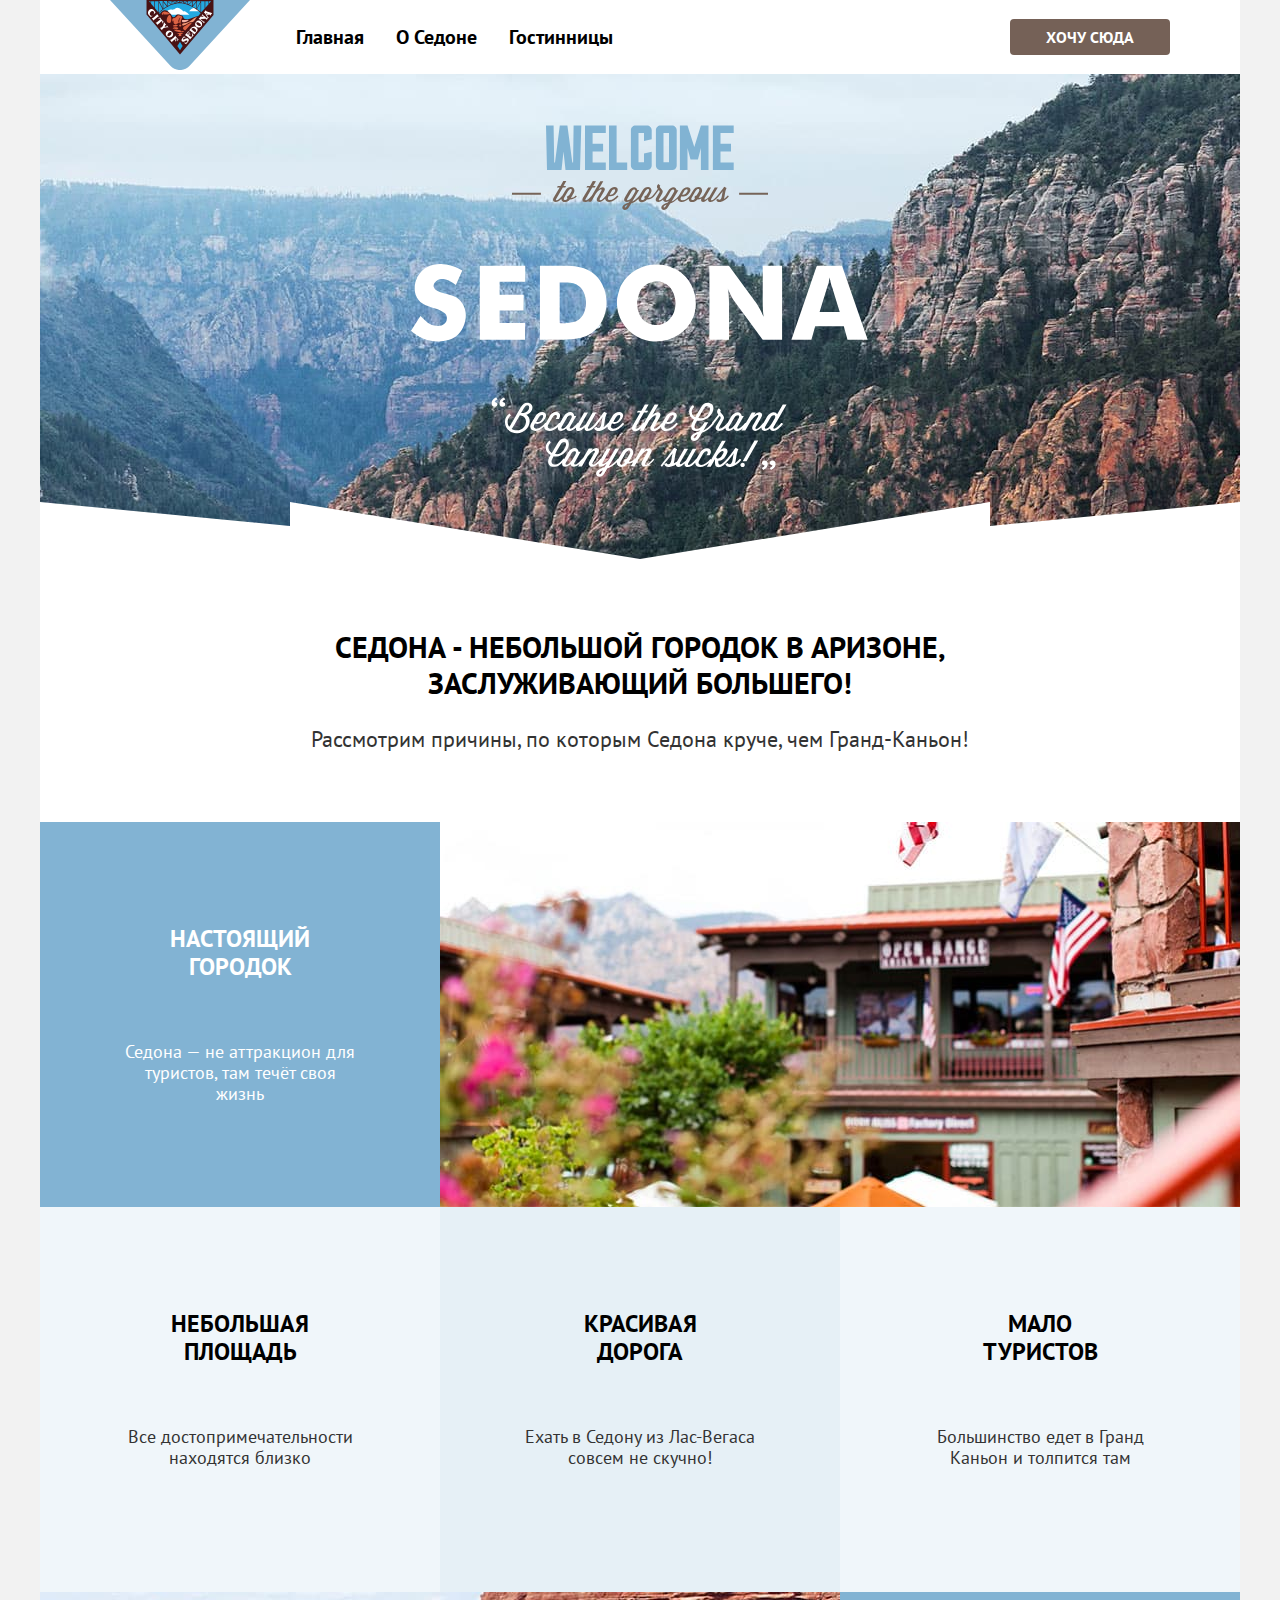
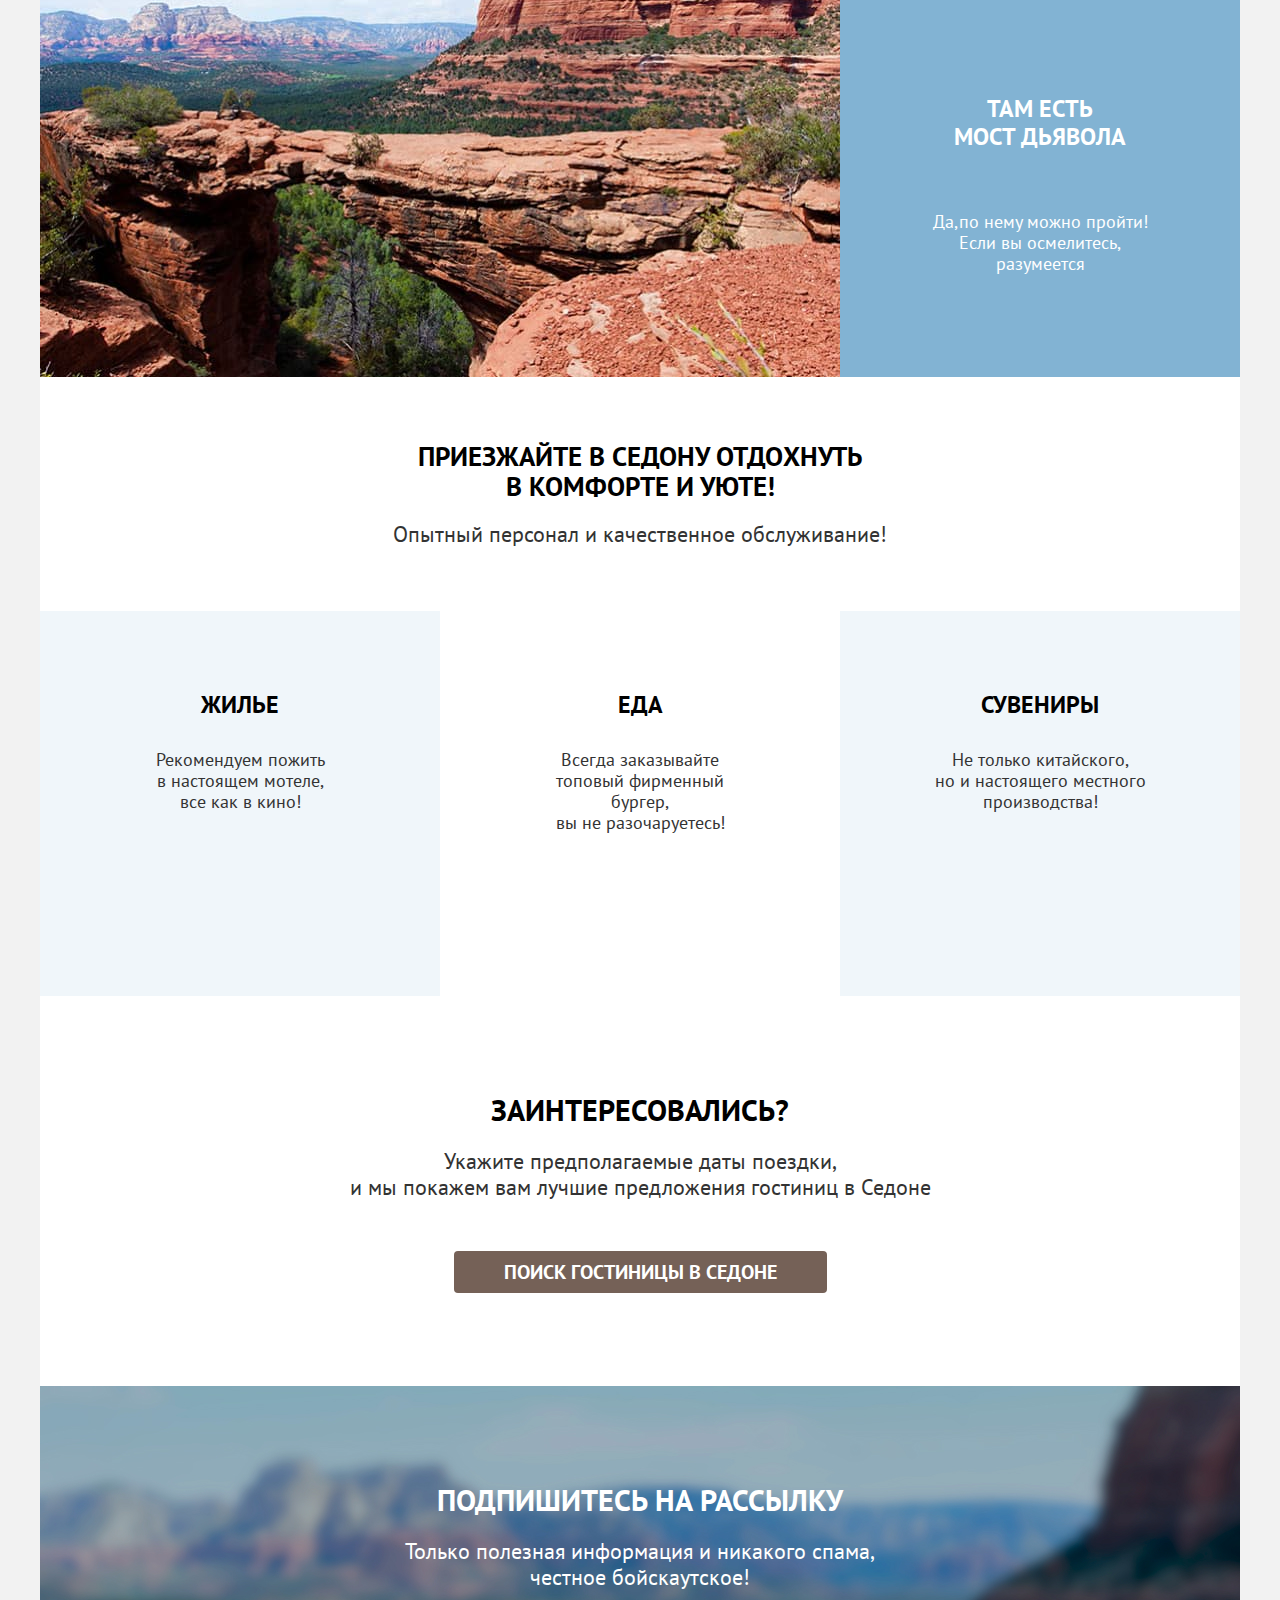
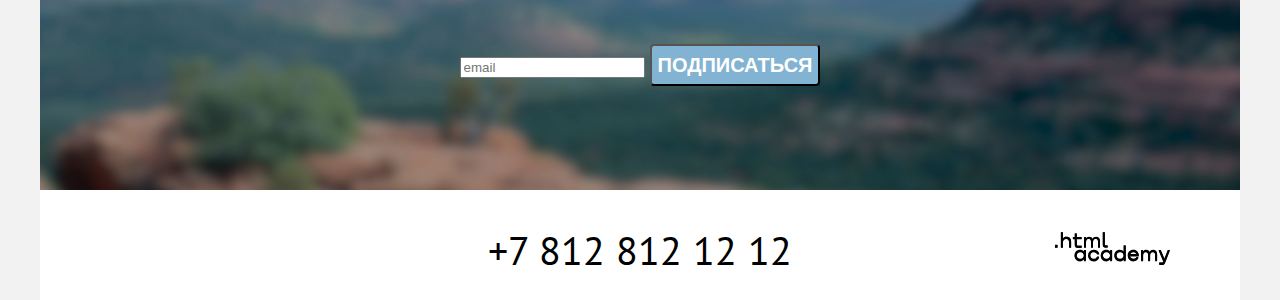
==== index.html @ e56b75ba "сетка каталога,карточек товара и футера" ====
<!DOCTYPE html>
<html lang="ru">
  <head>
    <meta charset="utf-8">
    <meta name="viewport" content="width=device-width">
    <title>HTML Academy: Седона</title>
    <link rel="icon" type="images/svg+xml" href="images/favicon.svg">
    <link rel="stylesheet" href="styles/styles.css">
  </head>
  <body>
    <div class="page-container content">
        <header class="page-header">
          <nav class="navigation">
            <a class="navigation-logo"  href="index.html" aria-current="page">
              <img src="images/logo.svg" width="140" height="70" alt="логотип">
            </a>
            <ul class="navigation-list">
              <li class="navigation-item">
                <a class="navigation-link" href="index.html" aria-current="page">Главная</a>
              </li>
              <li class="navigation-item">
                <a class="navigation-link" href="#">О Седоне</a>
              </li>
              <li class="navigation-item">
                <a class="navigation-link" href="catalog.html">Гостинницы</a>
              </li>
            </ul>
            <div class="navigation-actions">
              <ul class="navigation-list navigation-user">
              <li class="navigation-user-item">
                <a class="navigation-link" href="#">
                  <span class="visually-hidden">
                    Поиск
                  </span>
                </a>
              </li>
              <li class="navigation-user-item">
                <a class="navigation-link" href="#">
                  <span class="visually-hidden">
                    Избранное
                  </span>
                </a>
              </li>
            </ul>
              <a class="button button-all header-button" href="#">Хочу сюда</a>
            </div>
            </nav>
            <div class="hero-screen">
              <h1 class="visually-hidden">Sedona</h1>
              <img class="hero-image" src="images/welcome.svg" width="458" height="352" alt="Welcome to the Sedona because the Grand Canyon sucks">
            </div>
        </header>
        <main class="main-container main-index">
          <section class="advantages">
            <header class="advantages-causes">
              <h2 class="title-causes">Седона - небольшой городок в Аризоне,<br> заслуживающий большего!</h2>
              <p class="causes">Рассмотрим причины, по которым Седона круче, чем Гранд-Каньон!</p>
            </header>
            <ul class="advantages-list">
              <li class="advantages-item">
                <div class="advantages-item-page">
                  <div class="advantages-page">
                    <h3 class="advantages-title-item title-item">настоящий<br> городок</h3>
                    <p class="advantages-description-item">Седона — не аттракцион для<br> туристов, там течёт своя<br> жизнь</p>
                  </div>
                  <img src="images/photo-1.jpg" width="800" height="385" alt="фотография города">
                </div>
            <ul class="advantages-list-nested">
              <li class="advantages-nested">
                <h3 class="advantages-title-nested title-item">Небольшая<br> площадь</h3>
                <p class="advantages-description-nested">Все достопримечательности <br>находятся близко </p>
              </li>
              <li class="advantages-nested">
                <h3 class="advantages-title-nested title-item">Красивая<br> дорога</h3>
                <p class="advantages-description-nested">Ехать в Седону из Лас-Вегаса<br> совсем не скучно!</p>
              </li>
              <li class="advantages-nested">
                <h3 class="advantages-title-nested title-item">Мало <br>туристов</h3>
                <p class="advantages-description-nested">Большинство едет в Гранд <br>Каньон и толпится там</p>
              </li>
            </ul>
              </li>
              <li class="advantages-item">
                <div class="advantages-item-page">
                  <img src="images/photo-2.jpg" width="800" height="385" alt="фотография каньона">
                  <div class="advantages-page">
                    <h3 class="advantages-title-item title-item">Там есть<br> мост дьявола</h3>
                    <p class="advantages-description-item">Да,по нему можно пройти!<br>Если вы осмелитесь,<br>разумеется</p>
                  </div>
                </div>
              </li>
            </ul>
          </section>
          <section>
            <header class="tagline-page">
              <h2 class="title-tagline">Приезжайте в Седону отдохнуть<br> в комфорте и уюте!</h2>
              <p class="tagline">Опытный персонал и качественное обслуживание!</p>
            </header>
            <ul class="offers">
              <li class="offers-item">
                  <h3 class="offers-title title-item">Жилье</h3>
                  <p class="offers-description">Рекомендуем пожить<br> в настоящем мотеле,<br>все как в кино!</p>
              </li>
              <li class="offers-item">
                  <h3 class="offers-title title-item">Еда</h3>
                  <p class="offers-description">Всегда заказывайте<br> топовый фирменный бургер,<br>вы не разочаруетесь!</p>
              </li>
              <li class="offers-item">
                  <h3 class="offers-title title-item">Сувениры</h3>
                  <p class="offers-description">Не только китайского,<br>но и настоящего местного<br> производства!</p>
              </li>
            </ul>
          </section>
        </main>
          <div class="search">
            <h2 class="search-title" >Заинтересовались?</h2>
            <p class="search-description">Укажите предполагаемые даты поездки,<br>и мы покажем вам лучшие предложения гостиниц в Седоне</p>
            <a class="button button-all-search" href="catalog.html">Поиск гостиницы в Седоне</a>
          </div>
        <article class="subscription subscription-theme-custom">
          <h2 class="subscription-title subscription-title-custom">Подпишитесь на рассылку</h2>
          <p class="subscription-description subscription-description-custom">Только полезная информация и никакого спама,<br>честное бойскаутское!</p>
          <form class="appointment-form" action="https://echo.htmlacademy.ru/" method="post">
            <label for="appointment-email" class="visually-hidden">
              Ваш имейл
            </label>
            <input type="email" id="appointment-email" name="appointment-email" placeholder="email" required="required">
            <button class="button" type="submit">Подписаться</button>
          </form>
        </article>
    </div>
    <div class="page-container">
      <footer class="page-footer">
        <section class="footer-social ">
            <h2 class="visually-hidden">Соцсети</h2>
            <ul class="social-list">
              <li class="social-item">
                <a class="social-network" href="https://vk.com/htmlacademy"></a>
              </li>
              <li class="social-item">
                <a class="social-network" href="https://t.me/htmlacademy"></a>
              </li>
              <li class="social-item">
                <a class="social-network" href="https://www.yotobe.com/user/htmlacademy"></a>
              </li>
            </ul>
        </section>
        <section class="footer-contacts">
            <h2 class="visually-hidden">Контакты</h2>
            <a class="contacts-phone" href="tel:+78128121212">+7 812 812 12 12</a>
        </section>
        <section class="footer-partners">
            <h2 class="visually-hidden">партнеры</h2>
            <a class="logo"  href="https://htmlacademy.ru/" aria-current="page">
            <img class="footer-contacts-logo" src="images/html-academy.svg" width="115" height="33" alt="htmlacademy">
            </a>
        </section>
      </footer>
    </div>
  </body>
</html>
---- styles/styles.css ----
@font-face {
  font-family:"pt sans";
  font-style: normal;
  font-weight: 400;
  src: url(../fonts/pt-sans-400.woff2) format("woff2");
  font-display: swap;
}
@font-face {
  font-family:"pt sans";
  font-style: normal;
  font-weight: 700;
  src: url(../fonts/pt-sans-700.woff2) format("woff2");
  font-display: swap;
}

*{
  box-sizing: border-box;
}

html{
  height: 100%;
}

body{
  margin: 0;
  font-family: "pt sans",sans-serif;
  font-size: 18px;
  line-height: 21px;
  color: #333333;
  background-color: #f2f2f2;
  min-height: 100%;
  display: flex;
  flex-direction: column;
}

.visually-hidden {
  position: absolute;
  width: 1px;
  height: 1px;
  margin: -1px;
  padding: 0;
  border: 0;
  clip: rect(0 0 0 0);
  overflow: hidden;
}

.page-container{
  width: 1200px;
  margin: 0 auto;
  background-color:#ffffff;
  box-shadow: 0  15px 0  rgba(0, 0, 0, 0.20);
}

.content{
  flex-grow: 1;
}

.button {
  font-size: 20px;
  font-style: normal;
  line-height: 36px;
  font-weight: 700;
  text-align: center;
  color: #ffffff;
  background-color: #82b3d3;
  text-decoration: none;
  text-transform: uppercase;
  border-radius: 4px 4px 4px 4px;
}

.header-button{
  color: #ffffff;
  font-size: 16px;
  font-style: normal;
  font-weight: 700;
  line-height: 20px;
  text-align: center;
  text-transform: uppercase;
  background-color: #756157;
  min-width: 160px;
  padding-top: 8px;
  padding-bottom: 8px;
  margin-left: 20px;
}

.navigation-actions{
  margin-left: auto;
  display: flex;
  align-items: center;
}

.page-header{
  color: #000000;
}

.navigation{
  display: flex;
  align-items: center;
  width: 100%;
  padding: 0 70px;
}

.navigation-list{
  margin: 0;
  padding: 0;
  display: flex;
  align-items: center;
  list-style-type: none;
}

.navigation-item{
  padding: 20px 16px;
}

.navigation-user{
  list-style-type: none;
}

.navigation-user-item{
  padding: 12px 22px;
}

.navigation-logo{
  display: block;
  margin-right: 30px;
}


.navigation-link{
  font-size: 20px;
  line-height: 24px;
  font-weight:700;
  text-align: center;
  color: #000000;
  text-decoration: none;
  text-transform: capitalize;
}

.main-container{
  flex-grow: 1;
}

.hero-screen{
  color: #ffffff;
  background-color: #82b3d3;
  background-image: url("../images/index-background.jpg");
  background-size: cover;
  background-repeat: no-repeat;
  padding: 51px 70px 82px;
  margin: 0;
  position: relative;
}

.hero-screen::after{
  content: url("../images/divider.svg");
  width: 1200px;
  height: 57px;
  position: absolute;
  left: 0;
  bottom: 0;
}

.hero-image{
  display: block;
  margin: 0 auto;
}

.advantages-causes{
  padding: 70px;
  margin: 0;
}

.title-causes{
  font-size: 30px;
  line-height: 36px;
  font-style: normal;
  font-weight:700;
  text-align: center;
  color: #000000;
  text-transform: uppercase;
  margin: 0 0 25px;
}

.causes{
  font-size: 22px;
  font-weight: 400;
  line-height: 26px;
  text-align: center;
  color: #333333;
  background-color:#ffffff;
  margin: 0;
}

.advantages-list{
  margin: 0;
  padding: 0;
  list-style-type: none;
}

.advantages-item{
  text-align: center;
  background-color:#82b3d3;
}

.advantages-nested:nth-child(odd){
  background-color: #f0f6fa;
}

.advantages-nested:nth-child(even){
  background-color: #e6f0f6;
}

.advantages-item-page{
  display: flex;
}

.advantages-page{
  width: 400px;
  padding: 103px 85px;
}

.advantages-list-nested{
  display: flex;
  justify-content: flex-start;
  margin: 0;
  padding: 0;
  list-style-type: none;
}

.advantages-nested{
  width: 400px;
  min-height: 385px;
  padding: 103px 85px;
  margin-top: auto;
  margin-bottom: auto;
}

.advantages-title-nested{
  color: #000000;
  margin: 0 0 60px;
}

.title-item{
  font-size: 24px;
  font-style: normal;
  line-height: 28px;
  font-weight: 700;
  text-align: center;
  text-transform: uppercase;
}

.advantages-title-item{
  color: #ffffff;
  margin: 0 0 60px;
}

.advantages-description-nested{
  margin: 0;
}

.advantages-description-item{
  color: #ffffff;
  margin: 0;
}

.tagline-page{
  padding: 64px 70px;
}

.title-tagline{
  line-height: 30px;
  font-weight: 700;
  text-align: center;
  text-transform: uppercase;
  color: #000000;
  margin: 0;
}

.tagline{
  font-size: 22px;
  text-align: center;
  line-height: 26px;
  color: #333333;
  margin: 20px 0 0;
}

.offers-item:nth-child(odd){
  background-color: rgba(131,179,211,0.12);
}

.offers{
  margin: 0;
  padding: 0;
  display: flex;
  justify-content: space-between;
  list-style-type: none;
}

.offers-item{
  width: 400px;
  min-height: 385px;
  padding: 80px 85px;
}

.offers-title{
  color: #000000;
  margin: 0 0 30px;
}

.offers-description{
  text-align: center;
  color: #333333;
  margin: 0;
}

.search{
text-align: center;
padding: 96px 70px;
}

.search-title{
  font-size: 30px;
  font-style: normal;
  font-weight: 700;
  line-height: 36px;
  text-transform: uppercase;
  color: #000000;
  margin: 0 0 20px;
}

.search-description{
  font-size: 22px;
  font-weight: 400;
  line-height: 26px;
  color: #333333;
  margin: 0 0 54px;
}

.button-all-search{
  background-color:#756157;
  padding: 8px 50px;
}

.subscription{
  padding: 96px 258px 104px;
  text-align: center;
}

.subscription-title{
  font-size: 30px;
  font-style: normal;
  font-weight: 700;
  line-height: 36px;
  text-align: center;
  text-transform: uppercase;
  color:#000000;
  margin: 0 0 20px;
}

.subscription-description{
  font-size: 22px;
  font-style: normal;
  font-weight: 400;
  line-height: 26px;
  color: #333333;
  margin: 0 0 54px;
}

.subscription-theme-custom{
  background-color: #82b3d3;
  color: #ffffff;
  background-image: url("../images/subscription-index.jpg");
  background-size: cover;
  background-repeat: no-repeat;
  padding: 96px 70px 104px;
}

.subscription-title-custom{
  color: #ffffff;
}

.subscription-description-custom{
  color: #ffffff;
}

.page-footer{
  width: 1200px;
  display:grid;
  grid-template-columns:142px 331px 115px;
  justify-content: space-between;
  margin: 0 auto;
  padding: 40px 70px 30px;
  align-items:center;
}

.footer-contacts-logo{
  background-image: url("../images/html-academy.svg");
  width: 115px;
  height: 33px;
}

.social-list{
  display:grid;
  grid-template-columns:14px 16px 17px;
  align-items:center;
  margin: 0;
  padding: 0;
  list-style-type: none;
  gap: 20px;;
}

.social-network{
  color: #000000;
  text-decoration: none;
  text-transform: uppercase;
}

.footer-contacts{
  display: flex;
  width: 331px;
  align-items: center;
}

.contacts-phone{
  color: #000000;
  font-size: 40px;
  font-weight: 400;
  line-height: 40px;
  text-decoration: none;
  text-transform: uppercase;


}

.main-inner{
  font-size: 18px;
  line-height: 21px;
  color: #333333;
  margin: 0;
}

.catalog-products{
  background-color: #82b3d3;
  background-image: url("../images/filter-catalog.jpg");
  background-size: cover;
  background-repeat: no-repeat;
  color: #ffffff;
  padding: 35px 70px 70px;
  margin: 0;
}

.catalog-title{
  font-size: 60px;
  font-style: normal;
  font-weight: 700;
  line-height: 78px;
  color: #ffffff;
  margin: 0 0 8px;
}

.breadcrumbs{
  display: flex;
  padding: 0;
  list-style-type: none;
  margin: 0 0 40px;
  align-items:center;
}

.breadcrumbs-link-start::before{
  content:url("../images/home.svg")
}

.catalog-filter-list{
  list-style-type: none;
  margin: 0;
  padding: 0;
}

.catalog-filter{
  display: flex;
  justify-content: space-between;
}

.catalog-filter-group{
  border:0;
  margin: 0;
  padding: 0;
}

.catalog-filter-title{
  font-size: 20px;
  font-style: normal;
  font-weight: 700;
  line-height: 24px;
  text-transform: capitalize;
  margin: 0 0 32px;
}

.catalog-filter-item{
  margin: 0 0 16px;
}

.button-filter{
  display: flex;
  flex-direction: column;
  justify-content: center;
}

.select-group{
  display: flex;
  justify-content: space-between;
  padding: 50px 70px 40px;
}

.selection-title{
  font-size: 30px;
  font-style: normal;
  font-weight: 700;
  line-height: 36px;
  text-transform: uppercase;
}

.catalog-list{
  display: grid;
  grid-template-columns: repeat(3, 340px);
  gap: 20px;
  margin: 0;
  padding: 0 70px 40px;
  list-style-type: none;
}

.catalog-card-item{
  display: grid;
  grid-template-columns: repeat(2, 140px);
  grid-template-rows:212px 1fr;
  gap: 16px 20px;
  padding: 20px;
  background-color: #ffffff;
  border-radius: 4px;
  border: 1px solid #e6e6e6;
  width: 340px;
}

.catalog-card-link{
  grid-column: 1 / -1;
  object-fit: cover;
}

.catalog-card-title{
  grid-column: 1 / -1;
}

.card-title{
  font-size: 24px;
  font-style: normal;
  font-weight: 700;
  line-height: 28px;
  margin: 0;

}

.catalog-card-button{
  font-size: 16px;
  font-style: normal;
  font-weight: 700;
  line-height: 20px;
  text-transform: uppercase;
  min-width: 140px;
  padding: 8px;
  text-align:center;
  justify-items: center;
}

.catalog-button{
  background-color:#756157;
  color: #ffffff;
  border-radius:4px;
  text-decoration: none;
}

.card-button{
  background-color:#7db54f;
  color: #ffffff;
  border-radius:4px;
  text-decoration: none;
}


.pagination-item{
  background-color:#82b3d3;
  border-radius: 4px;
  width: 60px;
  height: 60px;
  margin: 3px;
  text-align: center;
}

.pagination-title{
  display: flex;
  padding: 70px;
  list-style-type: none;
  margin: 0;
}

.pagination-link{
  color: #ffffff;
  font-size: 20px;
  font-style: normal;
  font-weight: 700;
  line-height: 36px;
  text-transform: uppercase;
}

.pagination-item-current{
  background-color:#ffffff;
  border-radius: 4px;
  border: 1px solid #e6e6e6;
  width: 60px;
  height: 60px;
  margin: 3px;
  text-align: center;
}

.pagination-current{
  color: #333333;
}
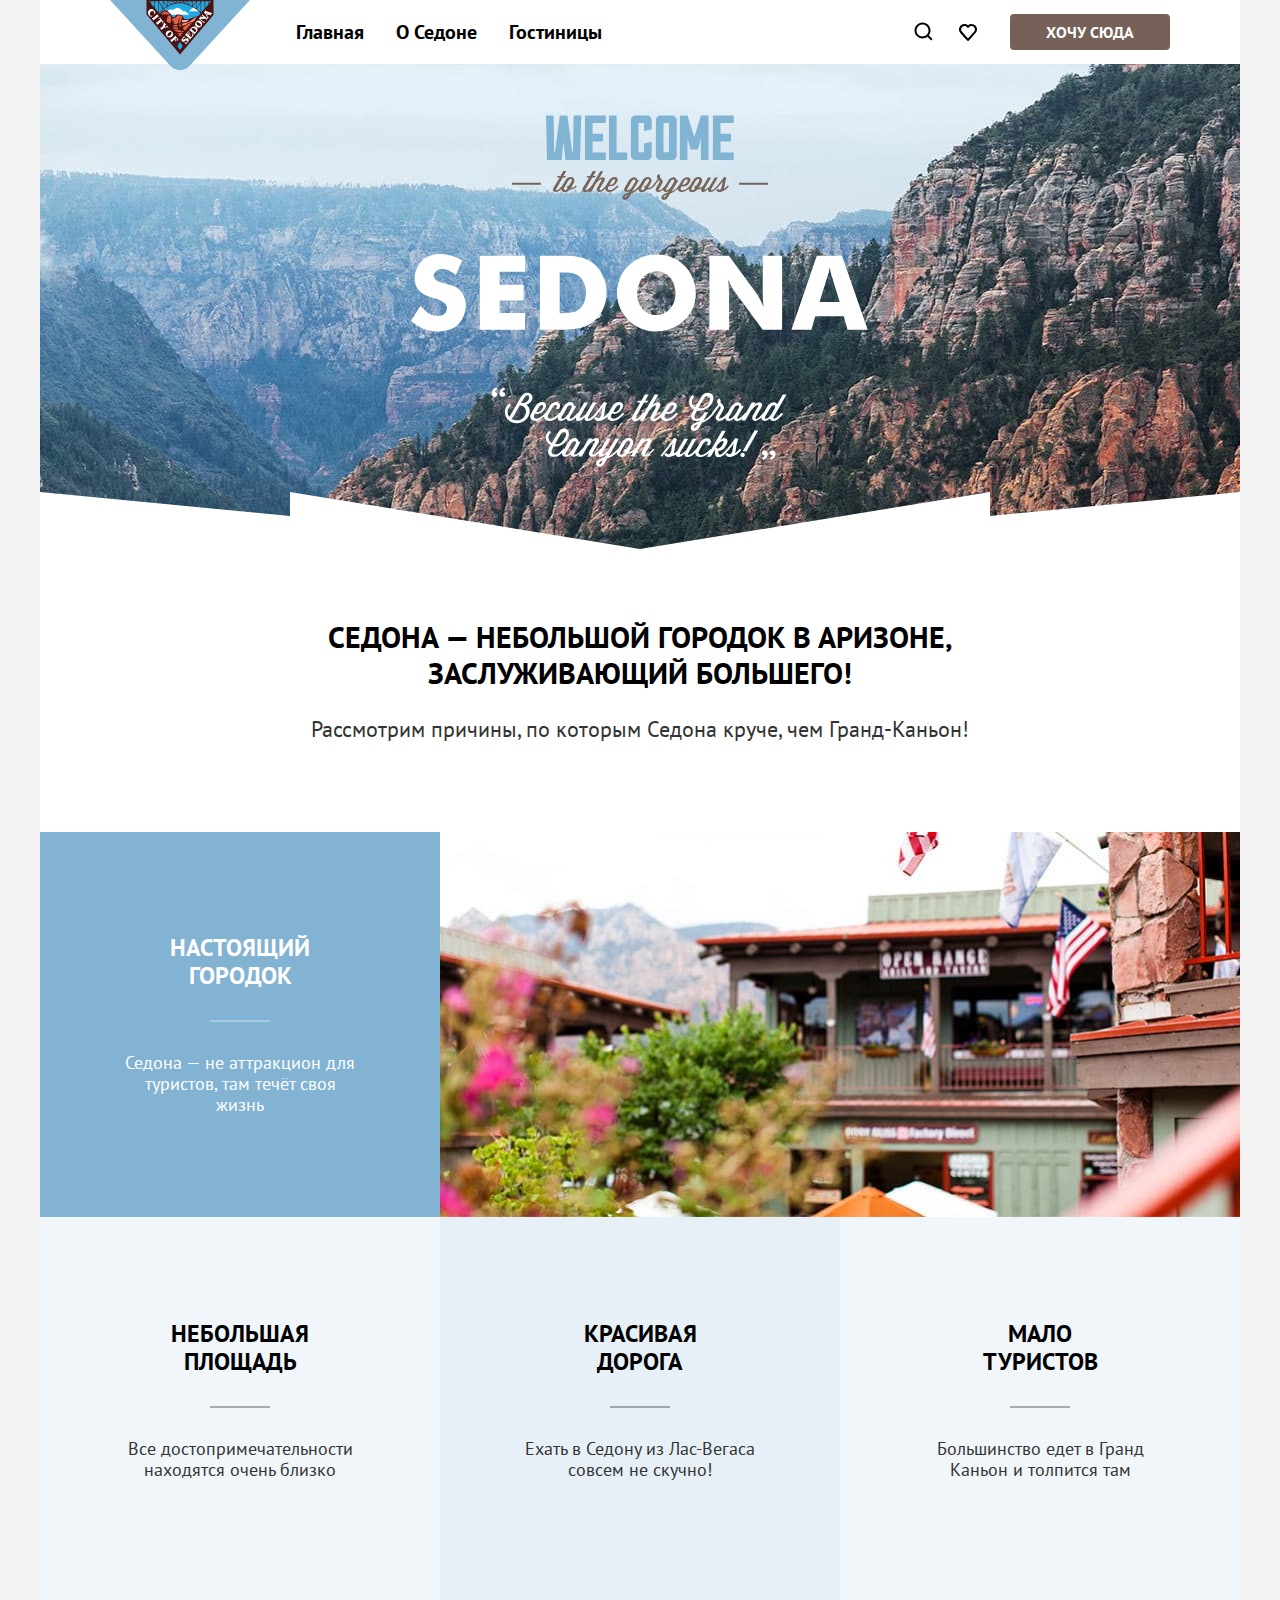
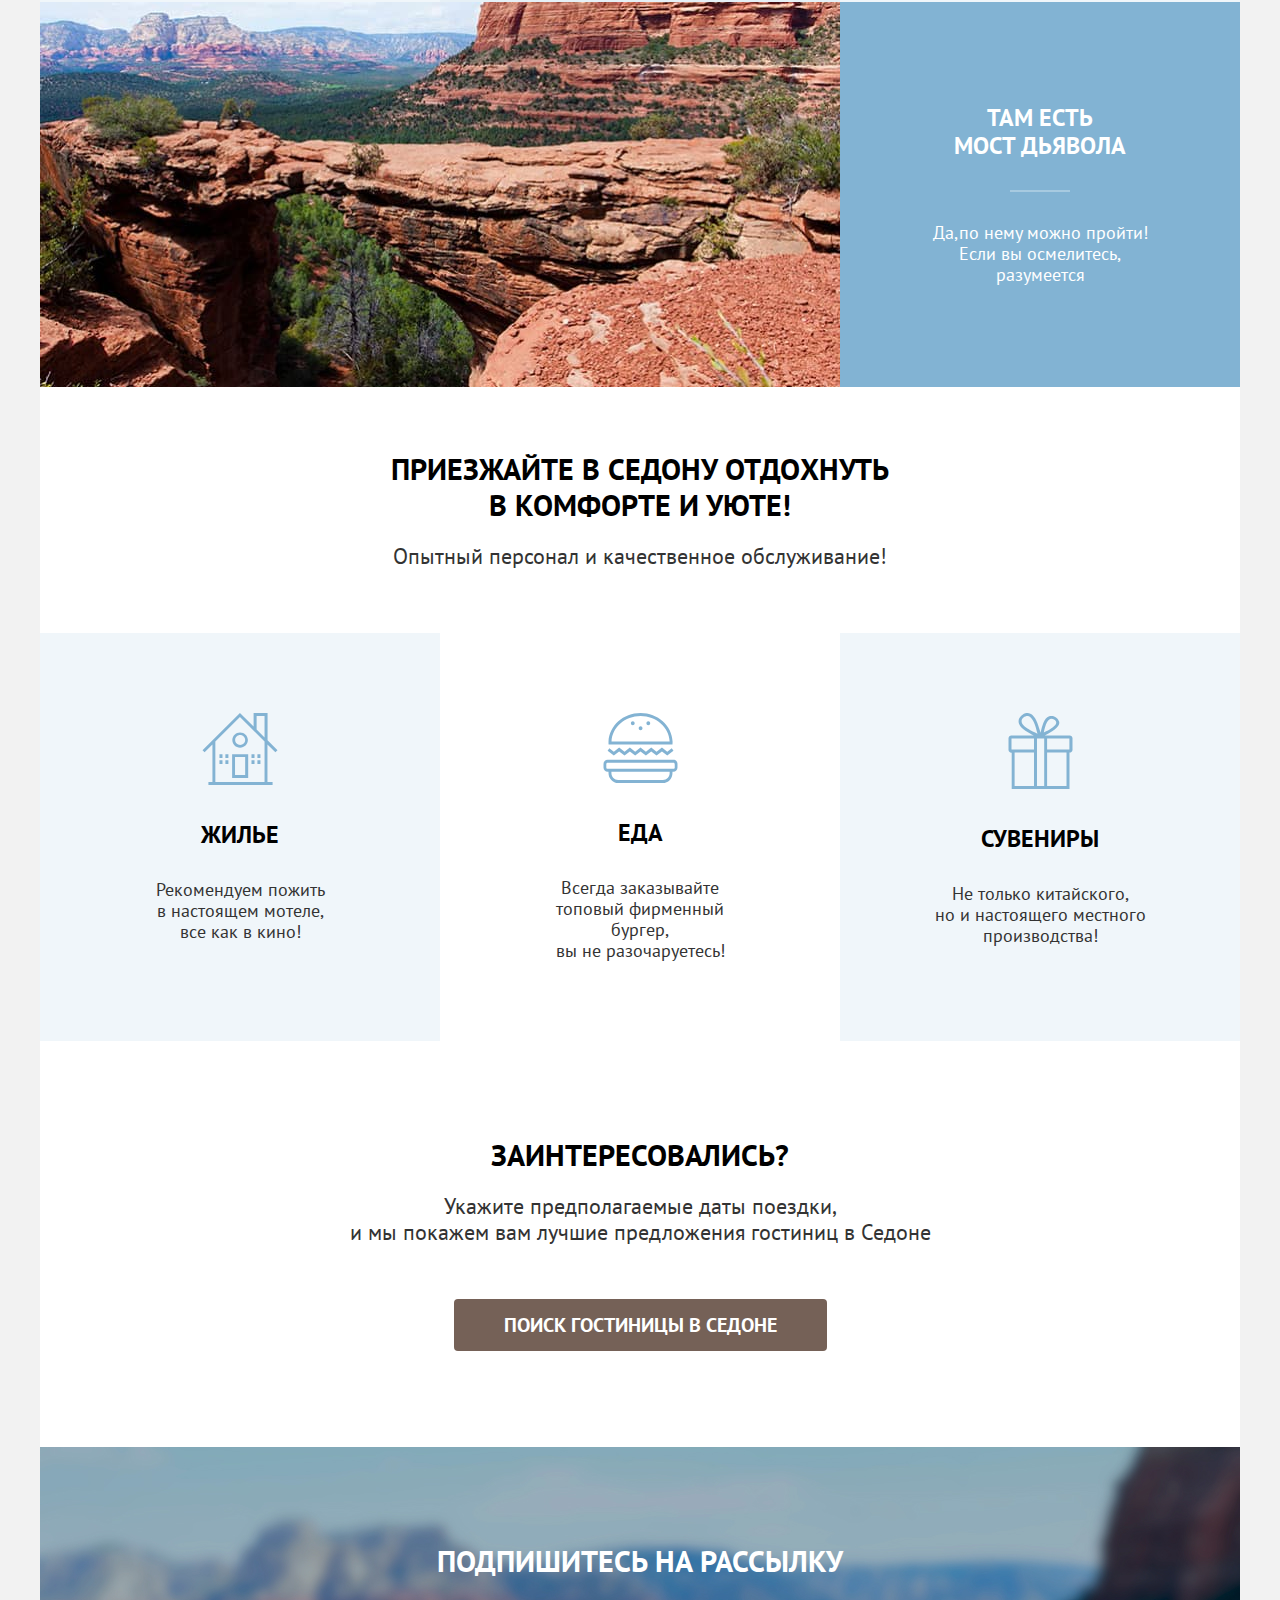
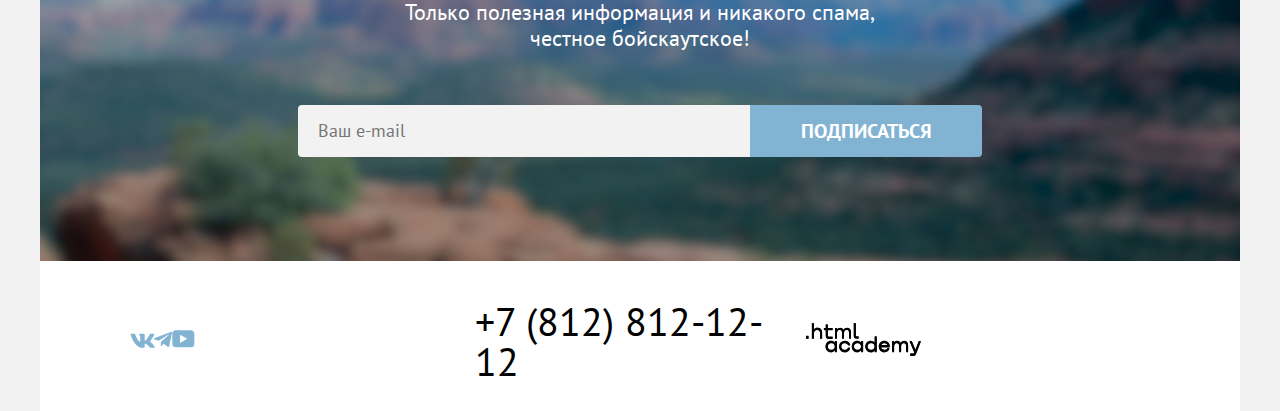
==== commit 1110f41e: "правки по гридам, иконки,формы" ====
--- a/index.html
+++ b/index.html
@@ -14,7 +14,7 @@
             <a class="navigation-logo"  href="index.html" aria-current="page">
               <img src="images/logo.svg" width="140" height="70" alt="логотип">
             </a>
-            <ul class="navigation-list">
+            <ul class="navigation-list navigation-list-main">
               <li class="navigation-item">
                 <a class="navigation-link" href="index.html" aria-current="page">Главная</a>
               </li>
@@ -22,20 +22,27 @@
                 <a class="navigation-link" href="#">О Седоне</a>
               </li>
               <li class="navigation-item">
-                <a class="navigation-link" href="catalog.html">Гостинницы</a>
+                <a class="navigation-link" href="catalog.html">Гостиницы</a>
               </li>
             </ul>
-            <div class="navigation-actions">
               <ul class="navigation-list navigation-user">
               <li class="navigation-user-item">
-                <a class="navigation-link" href="#">
+                <a class="navigation-link-user" href="#">
+                  <svg aria-hidden="true" focusable="false" xmlns="http://www.w3.org/2000/svg" width="19" height="19" fill="none" viewBox="0 0 19 19">
+                    <path fill="#000" d="m18.5 17.008-3.7-3.68c1-1.292 1.7-2.983 1.7-4.872C16.5 4.08 12.9.5 8.5.5s-8
+                    3.68-8 8.055c0 4.376 3.6 7.956 8 7.956 1.8 0 3.5-.597 4.9-1.69l3.7 3.679 1.4-1.492Zm-10-2.486c-3.3
+                    0-6-2.685-6-5.967 0-3.282 2.7-5.967 6-5.967s6 2.685 6 5.967c0 3.282-2.7 5.967-6 5.967Z"/></svg>
                   <span class="visually-hidden">
                     Поиск
                   </span>
                 </a>
               </li>
               <li class="navigation-user-item">
-                <a class="navigation-link" href="#">
+                <a class="navigation-link-user" href="#">
+                  <svg aria-hidden="true" focusable="false" xmlns="http://www.w3.org/2000/svg" width="20" height="20" fill="none" viewBox="0 0 20 20"><path fill="#000"
+                  d="M9.9 19a.9.9 0 0 1-.8-.4c-5.4-6.1-6.7-7.5-7-7.9A5.4 5.4 0 0 1 6.5 2C7.8 2 9 2.5 10 3.3a5.46 5.46 0 0 1 9 4.1c0 1.3-.5 2.5-1.3
+                  3.4l-7 7.9c-.2.2-.4.3-.8.3Zm-6-9.5c.3.4 3.5 4 6.1 6.9l6.2-7c.5-.5.7-1.2.7-2 0-1.8-1.5-3.3-3.3-3.3-1 0-2 .5-2.7 1.3-.3.3-.6.4-.9.4-.3
+                  0-.6-.2-.8-.4-.7-.8-1.7-1.3-2.7-1.3-1.8 0-3.3 1.5-3.3 3.3-.1.9.3 1.6.7 2.1-.1 0-.1 0 0 0Z"/></svg>
                   <span class="visually-hidden">
                     Избранное
                   </span>
@@ -43,7 +50,6 @@
               </li>
             </ul>
               <a class="button button-all header-button" href="#">Хочу сюда</a>
-            </div>
             </nav>
             <div class="hero-screen">
               <h1 class="visually-hidden">Sedona</h1>
@@ -53,7 +59,7 @@
         <main class="main-container main-index">
           <section class="advantages">
             <header class="advantages-causes">
-              <h2 class="title-causes">Седона - небольшой городок в Аризоне,<br> заслуживающий большего!</h2>
+              <h2 class="title-causes">Седона — небольшой городок в Аризоне,<br>заслуживающий большего!</h2>
               <p class="causes">Рассмотрим причины, по которым Седона круче, чем Гранд-Каньон!</p>
             </header>
             <ul class="advantages-list">
@@ -63,12 +69,12 @@
                     <h3 class="advantages-title-item title-item">настоящий<br> городок</h3>
                     <p class="advantages-description-item">Седона — не аттракцион для<br> туристов, там течёт своя<br> жизнь</p>
                   </div>
-                  <img src="images/photo-1.jpg" width="800" height="385" alt="фотография города">
+                  <img class="advantages-photo" src="images/photo-1.jpg" width="800" height="385" alt="фотография города">
                 </div>
             <ul class="advantages-list-nested">
               <li class="advantages-nested">
                 <h3 class="advantages-title-nested title-item">Небольшая<br> площадь</h3>
-                <p class="advantages-description-nested">Все достопримечательности <br>находятся близко </p>
+                <p class="advantages-description-nested">Все достопримечательности <br>находятся очень близко </p>
               </li>
               <li class="advantages-nested">
                 <h3 class="advantages-title-nested title-item">Красивая<br> дорога</h3>
@@ -82,7 +88,7 @@
               </li>
               <li class="advantages-item">
                 <div class="advantages-item-page">
-                  <img src="images/photo-2.jpg" width="800" height="385" alt="фотография каньона">
+                  <img class="advantages-photo" src="images/photo-2.jpg" width="800" height="385" alt="фотография каньона">
                   <div class="advantages-page">
                     <h3 class="advantages-title-item title-item">Там есть<br> мост дьявола</h3>
                     <p class="advantages-description-item">Да,по нему можно пройти!<br>Если вы осмелитесь,<br>разумеется</p>
@@ -98,15 +104,15 @@
             </header>
             <ul class="offers">
               <li class="offers-item">
-                  <h3 class="offers-title title-item">Жилье</h3>
+                  <h3 class="offers-title title-item offers-title-housing">Жилье</h3>
                   <p class="offers-description">Рекомендуем пожить<br> в настоящем мотеле,<br>все как в кино!</p>
               </li>
               <li class="offers-item">
-                  <h3 class="offers-title title-item">Еда</h3>
+                  <h3 class="offers-title title-item offers-title-food">Еда</h3>
                   <p class="offers-description">Всегда заказывайте<br> топовый фирменный бургер,<br>вы не разочаруетесь!</p>
               </li>
               <li class="offers-item">
-                  <h3 class="offers-title title-item">Сувениры</h3>
+                  <h3 class="offers-title title-item offers-title-souvenirs">Сувениры</h3>
                   <p class="offers-description">Не только китайского,<br>но и настоящего местного<br> производства!</p>
               </li>
             </ul>
@@ -124,8 +130,8 @@
             <label for="appointment-email" class="visually-hidden">
               Ваш имейл
             </label>
-            <input type="email" id="appointment-email" name="appointment-email" placeholder="email" required="required">
-            <button class="button" type="submit">Подписаться</button>
+            <input class="field" type="email" id="appointment-email" name="appointment-email" placeholder="Ваш e-mail" required="required">
+            <button class="button button-field" type="submit">Подписаться</button>
           </form>
         </article>
     </div>
@@ -135,19 +141,21 @@
             <h2 class="visually-hidden">Соцсети</h2>
             <ul class="social-list">
               <li class="social-item">
-                <a class="social-network" href="https://vk.com/htmlacademy"></a>
+                <a class="social-network" href="https://vk.com/htmlacademy">
+                  <svg xmlns="http://www.w3.org/2000/svg" width="25" height="15" fill="none" viewBox="0 0 25 15"><path fill="#83B3D3" fill-rule="evenodd" d="M24.116 1.804c.166-.546 0-.948-.794-.948h-2.625c-.668 0-.976.347-1.143.73 0 0-1.335 3.196-3.226 5.272-.612.602-.89.793-1.224.793-.167 0-.418-.19-.418-.738V1.804c0-.656-.184-.948-.74-.948H9.817c-.418 0-.668.304-.668.593 0 .621.945.765 1.043 2.513V7.76c0 .833-.153.984-.487.984-.89 0-3.055-3.21-4.34-6.885-.25-.715-.502-1.003-1.172-1.003H1.567c-.75 0-.9.347-.9.73 0 .682.89 4.07 4.144 8.551 2.17 3.06 5.226 4.72 8.008 4.72 1.67 0 1.875-.369 1.875-1.004V11.54c0-.737.158-.884.688-.884.39 0 1.057.192 2.615 1.667 1.78 1.75 2.073 2.533 3.075 2.533h2.625c.75 0 1.126-.368.91-1.096-.238-.724-1.088-1.775-2.215-3.022-.613-.71-1.53-1.475-1.81-1.858-.389-.49-.277-.71 0-1.147 0 0 3.2-4.426 3.534-5.929Z" clip-rule="evenodd"/></svg>
+                </a>
               </li>
               <li class="social-item">
-                <a class="social-network" href="https://t.me/htmlacademy"></a>
+                <a class="social-network" href="https://t.me/htmlacademy"><svg xmlns="http://www.w3.org/2000/svg" width="18" height="17" fill="none" viewBox="0 0 18 17"><path fill="#83B3D3" d="M16.79.96.84 7.1c-1.09.44-1.08 1.05-.2 1.32l4.1 1.28 9.47-5.98c.44-.27.85-.13.52.17l-7.68 6.93-.28 4.22c.41 0 .6-.2.83-.41l1.99-1.94 4.13 3.06c.77.42 1.31.2 1.5-.71l2.72-12.8c.28-1.1-.43-1.61-1.16-1.28Z"/></svg></a>
               </li>
               <li class="social-item">
-                <a class="social-network" href="https://www.yotobe.com/user/htmlacademy"></a>
+                <a class="social-network" href="https://www.yotobe.com/user/htmlacademy"><svg xmlns="http://www.w3.org/2000/svg" width="23" height="18" fill="none" viewBox="0 0 23 18"><path fill="#83B3D3" d="M18.94.36H3.51C1.65.36.33 1.95.33 3.76v10.09c0 1.91 1.32 3.5 3.18 3.5h15.65c1.64 0 3.17-1.59 3.17-3.4V3.76c-.22-1.8-1.53-3.4-3.39-3.4ZM8 12.89V4.82l7.33 4.04L8 12.89Z"/></svg></a>
               </li>
             </ul>
         </section>
         <section class="footer-contacts">
             <h2 class="visually-hidden">Контакты</h2>
-            <a class="contacts-phone" href="tel:+78128121212">+7 812 812 12 12</a>
+            <a class="contacts-phone" href="tel:+78128121212">+7 (812) 812-12-12</a>
         </section>
         <section class="footer-partners">
             <h2 class="visually-hidden">партнеры</h2>
--- a/styles/styles.css
+++ b/styles/styles.css
@@ -77,16 +77,9 @@
   text-align: center;
   text-transform: uppercase;
   background-color: #756157;
+  padding: 8px;
   min-width: 160px;
-  padding-top: 8px;
-  padding-bottom: 8px;
   margin-left: 20px;
-}
-
-.navigation-actions{
-  margin-left: auto;
-  display: flex;
-  align-items: center;
 }
 
 .page-header{
@@ -95,17 +88,22 @@
 
 .navigation{
   display: flex;
-  align-items: center;
   width: 100%;
+  margin: 0 auto;
   padding: 0 70px;
+  align-items:center;
 }
 
 .navigation-list{
-  margin: 0;
+  margin: 0 0 0 30px;
   padding: 0;
   display: flex;
-  align-items: center;
+  justify-content: center;
   list-style-type: none;
+}
+
+.navigation-list-main{
+  margin-left: 170px;
 }
 
 .navigation-item{
@@ -113,18 +111,25 @@
 }
 
 .navigation-user{
-  list-style-type: none;
+  margin-left: auto;
+  justify-content: center;
+}
+
+.navigation-link-user{
+  display: block;
+  width: 20px;
+  height: 20px;
 }
 
 .navigation-user-item{
-  padding: 12px 22px;
+  padding: 22px 12px;
 }
 
 .navigation-logo{
-  display: block;
-  margin-right: 30px;
-}
-
+  position: absolute;
+  z-index: 1;
+  top:0;
+}
 
 .navigation-link{
   font-size: 20px;
@@ -146,6 +151,7 @@
   background-image: url("../images/index-background.jpg");
   background-size: cover;
   background-repeat: no-repeat;
+  object-fit: cover;
   padding: 51px 70px 82px;
   margin: 0;
   position: relative;
@@ -166,7 +172,7 @@
 }
 
 .advantages-causes{
-  padding: 70px;
+  padding: 70px 70px 90px;
   margin: 0;
 }
 
@@ -191,6 +197,10 @@
   margin: 0;
 }
 
+.advantages-photo{
+  object-fit: cover;
+}
+
 .advantages-list{
   margin: 0;
   padding: 0;
@@ -216,7 +226,7 @@
 
 .advantages-page{
   width: 400px;
-  padding: 103px 85px;
+  padding: 102px 85px;
 }
 
 .advantages-list-nested{
@@ -237,7 +247,26 @@
 
 .advantages-title-nested{
   color: #000000;
-  margin: 0 0 60px;
+  margin: 0;
+}
+
+.advantages-title-nested::after{
+  content:"";
+  width: 60px;
+  height: 2px;
+  background-color: rgba(0, 0, 0, 0.30);
+  display: block;
+  margin: 30px auto;
+}
+
+.advantages-title-item:after{
+  content:"";
+  width: 60px;
+  height: 2px;
+  background-color:rgba(255, 255, 255, 0.30);
+  display: block;
+  margin: 30px auto;
+
 }
 
 .title-item{
@@ -251,7 +280,7 @@
 
 .advantages-title-item{
   color: #ffffff;
-  margin: 0 0 60px;
+  margin: 0;
 }
 
 .advantages-description-nested{
@@ -268,8 +297,10 @@
 }
 
 .title-tagline{
-  line-height: 30px;
-  font-weight: 700;
+  font-size: 30px;
+  font-weight: 700;
+  line-height: 36px;
+  font-style: normal;
   text-align: center;
   text-transform: uppercase;
   color: #000000;
@@ -303,8 +334,26 @@
 }
 
 .offers-title{
+  display: flex;
+  flex-direction: column;
   color: #000000;
   margin: 0 0 30px;
+}
+
+.offers-title-housing::before{
+  content:url("../images/icons-haus.svg");
+  margin-bottom: 30px;
+
+}
+
+.offers-title-food::before{
+  content:url("../images/icons-food.svg");
+  margin-bottom: 30px;
+}
+
+.offers-title-souvenirs::before{
+  content: url("../images/icons-box.svg");
+  margin-bottom: 30px;
 }
 
 .offers-description{
@@ -337,6 +386,7 @@
 }
 
 .button-all-search{
+  display: inline-block;
   background-color:#756157;
   padding: 8px 50px;
 }
@@ -372,6 +422,7 @@
   background-image: url("../images/subscription-index.jpg");
   background-size: cover;
   background-repeat: no-repeat;
+  object-fit: cover;
   padding: 96px 70px 104px;
 }
 
@@ -381,12 +432,41 @@
 
 .subscription-description-custom{
   color: #ffffff;
+}
+
+.appointment-form{
+  display: flex;
+  justify-content: center;
+}
+
+.field{
+  margin: 0;
+  padding: 14px 20px;
+  font-family: "pt sans",sans-serif;
+  color:rgba(0, 0, 0, 1);
+  font-size: 18px;
+  line-height: 24px;
+  font-style: normal;
+  font-weight: 400;
+  background-color:#f2f2f2;
+  min-width: 452px;
+  border:0;
+  border-radius: 4px 0 0 4px;
+
+}
+
+.button-field{
+  font-family: "pt sans",sans-serif;
+  margin: 0;
+  min-width: 232px;
+  border:0;
+  border-radius:0 4px 4px 0;
 }
 
 .page-footer{
   width: 1200px;
   display:grid;
-  grid-template-columns:142px 331px 115px;
+  grid-template-columns:1fr 331px 1fr;
   justify-content: space-between;
   margin: 0 auto;
   padding: 40px 70px 30px;
@@ -397,22 +477,20 @@
   background-image: url("../images/html-academy.svg");
   width: 115px;
   height: 33px;
+  
 }
 
 .social-list{
   display:grid;
-  grid-template-columns:14px 16px 17px;
+  grid-template-columns:24px 18px 22px;
   align-items:center;
-  margin: 0;
+  margin: 0 10px;
   padding: 0;
   list-style-type: none;
-  gap: 20px;;
 }
 
 .social-network{
-  color: #000000;
-  text-decoration: none;
-  text-transform: uppercase;
+  margin: 0 10px;
 }
 
 .footer-contacts{
@@ -428,8 +506,6 @@
   line-height: 40px;
   text-decoration: none;
   text-transform: uppercase;
-
-
 }
 
 .main-inner{
@@ -444,6 +520,7 @@
   background-image: url("../images/filter-catalog.jpg");
   background-size: cover;
   background-repeat: no-repeat;
+  object-fit: cover;
   color: #ffffff;
   padding: 35px 70px 70px;
   margin: 0;
@@ -464,16 +541,26 @@
   list-style-type: none;
   margin: 0 0 40px;
   align-items:center;
-}
-
-.breadcrumbs-link-start::before{
-  content:url("../images/home.svg")
-}
-
-.catalog-filter-list{
-  list-style-type: none;
-  margin: 0;
-  padding: 0;
+  justify-content:flex-start;
+}
+
+.breadcrumbs-link-start{
+  margin: 0 10px 0 0;
+}
+
+.breadcrumbs-arrow{
+  margin: 0 10px 0 0;
+}
+
+.breadcrumbs-item{
+  align-items: center;
+}
+
+.breadcrumbs-link{
+  font-size: 16px;
+  font-style: normal;
+  font-weight: 400;
+  line-height: 21px;
 }
 
 .catalog-filter{
@@ -483,7 +570,7 @@
 
 .catalog-filter-group{
   border:0;
-  margin: 0;
+  margin: 0 70px 0 0;
   padding: 0;
 }
 
@@ -496,37 +583,139 @@
   margin: 0 0 32px;
 }
 
+.catalog-filter-list {
+  list-style-type: none;
+  margin: 0;
+  padding: 0;
+}
+
 .catalog-filter-item{
   margin: 0 0 16px;
-}
-
-.button-filter{
+  position: relative;
+}
+
+.option{
+  display: block;
+  margin: 0 0 16px 36px;
+}
+
+.control-input{
+  position: absolute;
+  -webkit-appearance: none;
+  -moz-appearance: none;
+  appearance: none;
+}
+
+.control-option{
+  display: block;
+  width: 20px;
+  height: 20px;
+  border-radius: 4px;
+  background-color:#ffffff;
+  position: absolute;
+  left: 0;
+}
+
+
+.control-input:checked + .control-option{
+  background-image: url("../images/tick.svg");
+  background-repeat: no-repeat;
+}
+
+.control-option-radio{
+  width: 20px;
+  height: 20px;
+  border-radius: 50px;
+  background-color: #ffffff;
+  position: absolute;
+  left: 0;
+}
+
+.control-input:checked + .control-option-radio{
+  background-image:url("../images/tick-radio.svg");
+  background-repeat:no-repeat;
+}
+
+.button-filter {
+  display: flex;
+  flex-direction: column;
+  justify-content: end;
+}
+
+.button-apply{
+  font-family: "pt sans", sans-serif;
+  font-size: 16px;
+  line-height: 20px;
+  border:0;
+  padding: 8px 50px;
+  margin-bottom: 32px;
+}
+
+.button-reset{
+  font-family: "pt sans", sans-serif;
+  font-size: 16px;
+  line-height: 20px;
+  border: 0;
+  background: none;
+  padding: 8px 50px;
+}
+
+.select-group{
+  display: flex;
+  justify-content: flex-end;
+  align-items:center;
+  padding: 50px 70px 40px;
+}
+
+.selection-title{
+  font-size: 30px;
+  font-style: normal;
+  font-weight: 700;
+  line-height: 36px;
+  text-transform: uppercase;
+  margin: 0;
+  margin-right: auto;
+}
+
+.select-control{
+  font:inherit;
+  color: #333333;
+  margin: 0;
+  padding: 14px 20px;
+  -webkit-appearance: none;
+  -moz-appearance: none;
+  appearance: none;
+  border: 2px solid #f5f5f5;
+  min-width: 292px;
+  border-radius:4px;
+}
+
+.button-light{
   display: flex;
   flex-direction: column;
   justify-content: center;
-}
-
-.select-group{
-  display: flex;
-  justify-content: space-between;
-  padding: 50px 70px 40px;
-}
-
-.selection-title{
-  font-size: 30px;
-  font-style: normal;
-  font-weight: 700;
-  line-height: 36px;
-  text-transform: uppercase;
+  align-items:center;
+  padding: 12px 14px;
+  min-width: 48px;
+  min-height: 48px;
+  background-color:#ffffff;
+  border:2px solid #f5f5f5;
+  margin-left: 8px;
+}
+
+.button-grid{
+  border:2px solid #000000;
+  margin-left: 70px;
 }
 
 .catalog-list{
   display: grid;
-  grid-template-columns: repeat(3, 340px);
+  grid-template-columns: repeat(3, 1fr);
   gap: 20px;
   margin: 0;
-  padding: 0 70px 40px;
+  padding: 0 70px 80px;
   list-style-type: none;
+  position: relative;
 }
 
 .catalog-card-item{
@@ -548,6 +737,7 @@
 
 .catalog-card-title{
   grid-column: 1 / -1;
+  text-decoration: none;
 }
 
 .card-title{
@@ -556,7 +746,11 @@
   font-weight: 700;
   line-height: 28px;
   margin: 0;
-
+  color:#000000
+}
+
+.catalog-card-price{
+  text-align: right;
 }
 
 .catalog-card-button{
@@ -585,19 +779,68 @@
   text-decoration: none;
 }
 
+.hotel-rating{
+  font-size: 16px;
+  font-style: normal;
+  font-weight: 400;
+  line-height: 20px;
+  text-transform: uppercase;
+  background-color:#f2f2f2;
+  padding: 9px 21px 8px 21px;
+  border-radius: 4px;
+}
+
+.star{
+  height: 37px;
+  width: 140px;
+  padding: 10px 0;
+}
+
+.star::before{
+  content: "";
+  display: block;
+  height: 17px;
+  background-image:url("../images/icons-star.svg");
+  background-repeat: space no-repeat;
+  background-size: contain;
+}
+
+.star-4::before{
+  width: 85px;
+}
+
+.star-3::before{
+  width: 65px;
+}
+
+.star-2::before{
+  width: 40px;
+}
+
+.catalog-list::after {
+  position: absolute;
+  content: "";
+  width: 1060px;
+  height: 1px;
+  background-color: #e6e6e6;
+  bottom: 40px;
+  right: 70px;
+}
 
 .pagination-item{
   background-color:#82b3d3;
   border-radius: 4px;
-  width: 60px;
+  min-width: 60px;
   height: 60px;
-  margin: 3px;
-  text-align: center;
+  margin-right: 8px;
+  text-align: center;
+  padding: 12px 10px;
 }
 
 .pagination-title{
   display: flex;
-  padding: 70px;
+  flex-wrap: wrap;
+  padding: 0 70px 60px;
   list-style-type: none;
   margin: 0;
 }
@@ -609,18 +852,27 @@
   font-weight: 700;
   line-height: 36px;
   text-transform: uppercase;
+  text-decoration: none;
 }
 
 .pagination-item-current{
   background-color:#ffffff;
   border-radius: 4px;
   border: 1px solid #e6e6e6;
-  width: 60px;
+  min-width: 60px;
   height: 60px;
-  margin: 3px;
-  text-align: center;
+  text-align: center;
+  padding: 12px 0;
 }
 
 .pagination-current{
   color: #333333;
 }
+
+.pagination-next{
+  color: #333333;
+}
+
+.pagination-item-next{
+  background-color:#ffffff
+}
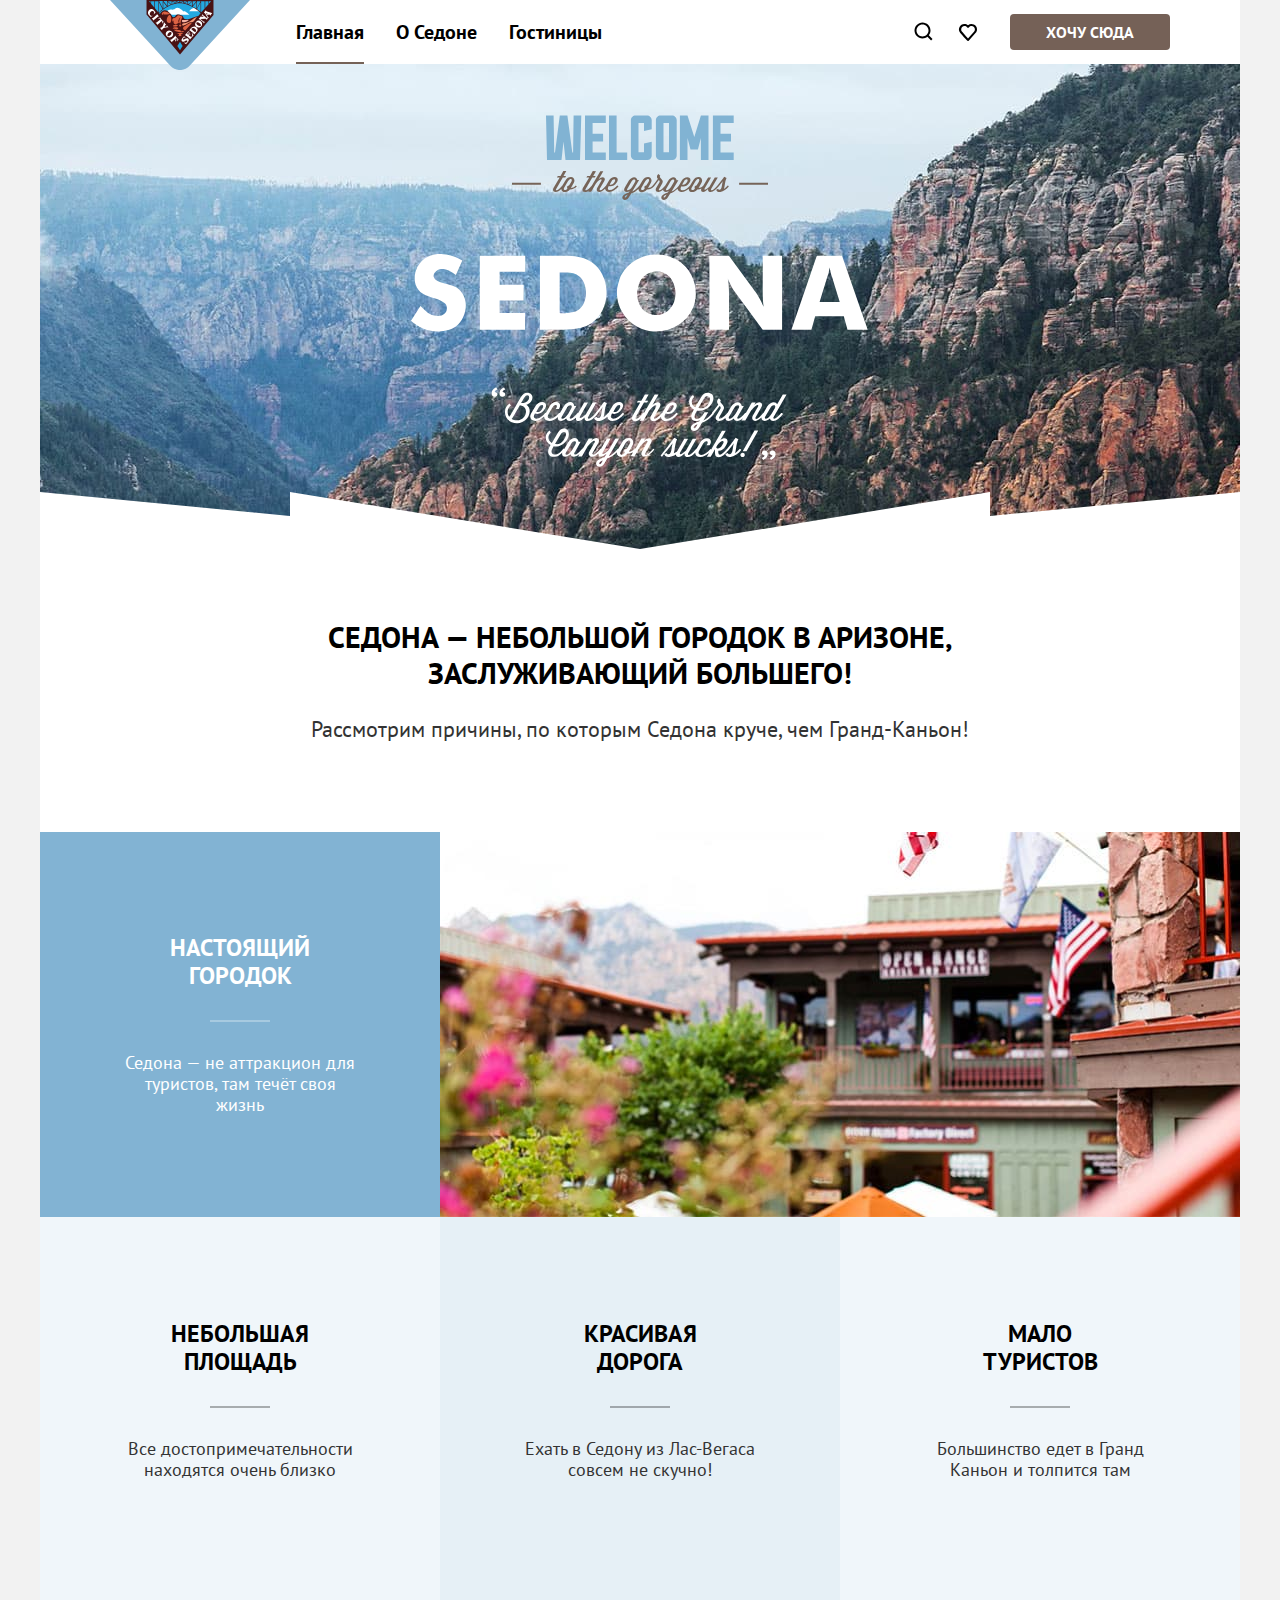
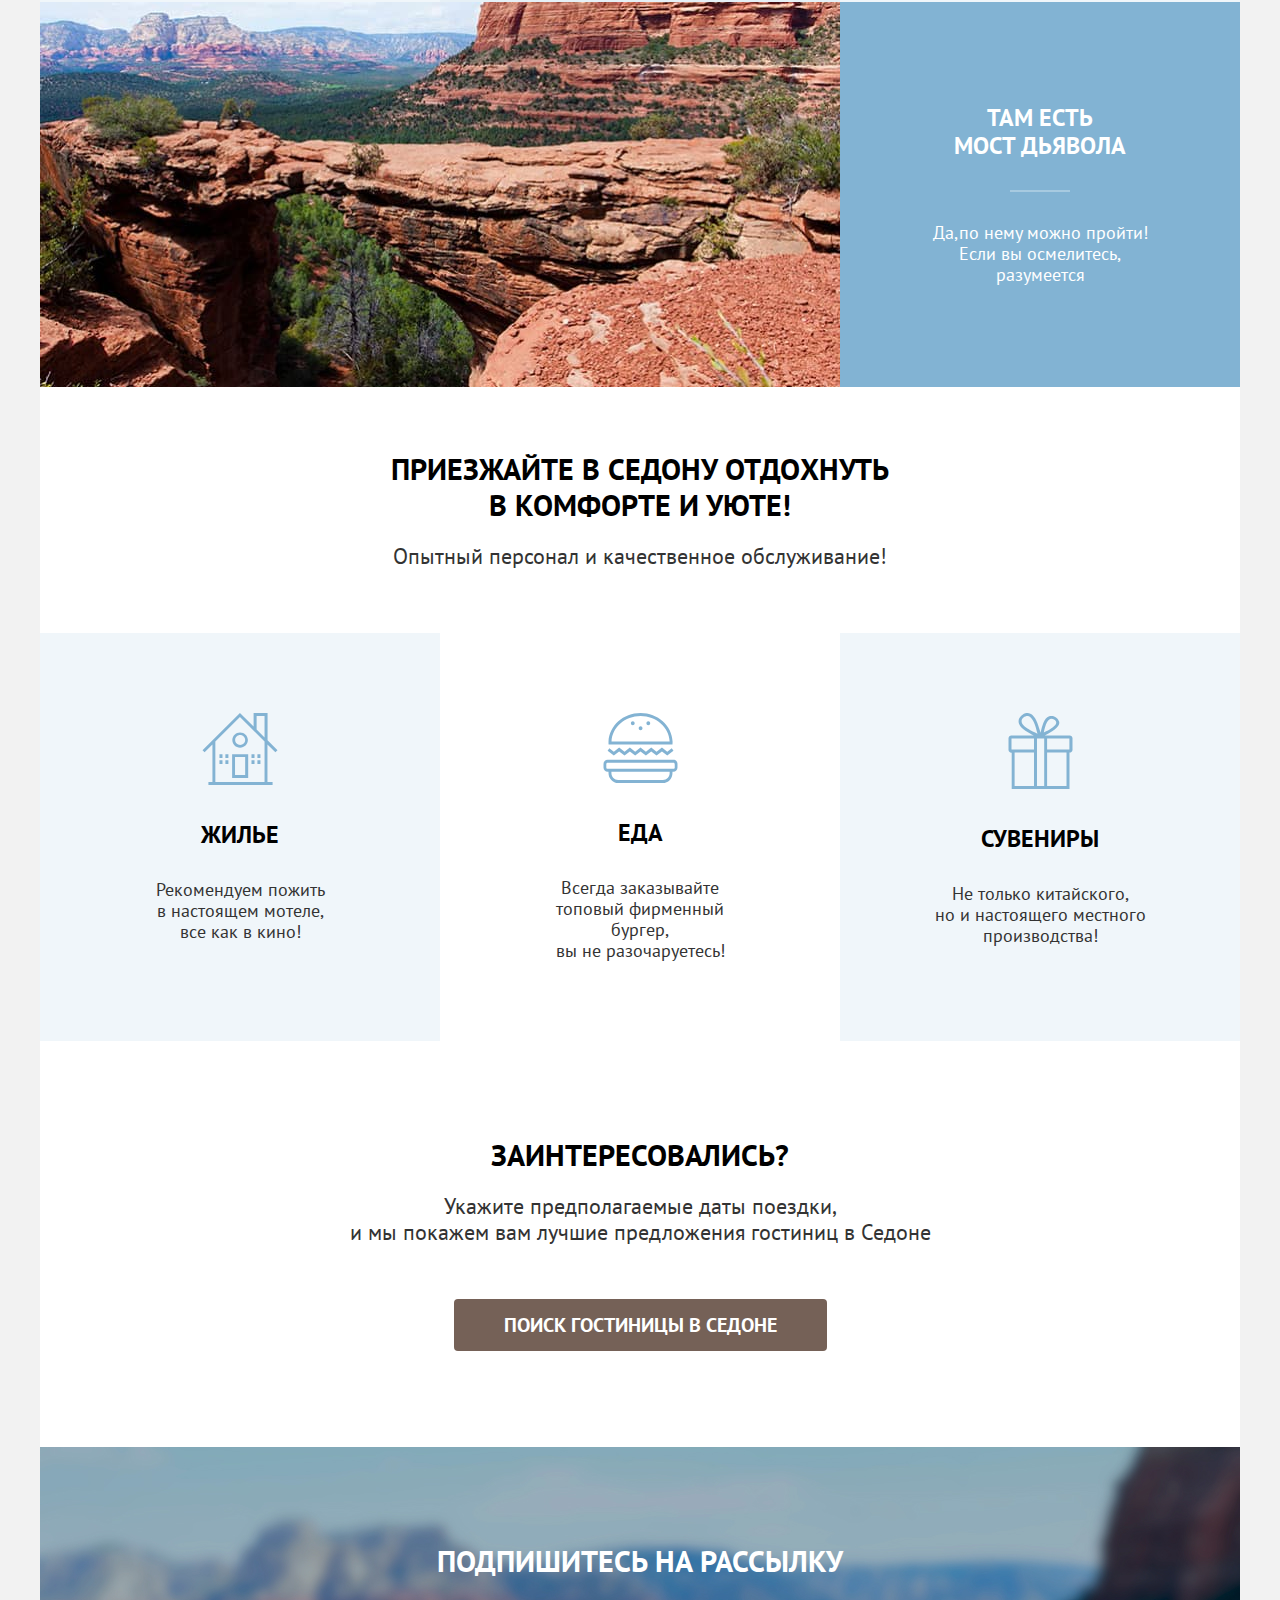
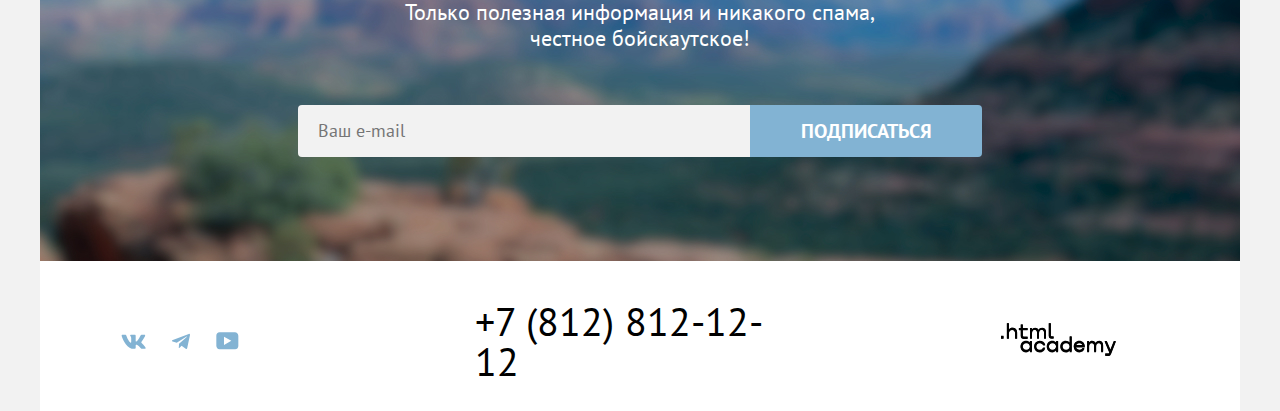
==== commit db93015d: "спецэффекты для кнопок" ====
--- a/index.html
+++ b/index.html
@@ -15,7 +15,7 @@
               <img src="images/logo.svg" width="140" height="70" alt="логотип">
             </a>
             <ul class="navigation-list navigation-list-main">
-              <li class="navigation-item">
+              <li class="navigation-item navigation-item-page">
                 <a class="navigation-link" href="index.html" aria-current="page">Главная</a>
               </li>
               <li class="navigation-item">
@@ -49,7 +49,7 @@
                 </a>
               </li>
             </ul>
-              <a class="button button-all header-button" href="#">Хочу сюда</a>
+              <a class="button button-all header-button button-brown-color" href="#">Хочу сюда</a>
             </nav>
             <div class="hero-screen">
               <h1 class="visually-hidden">Sedona</h1>
@@ -121,7 +121,7 @@
           <div class="search">
             <h2 class="search-title" >Заинтересовались?</h2>
             <p class="search-description">Укажите предполагаемые даты поездки,<br>и мы покажем вам лучшие предложения гостиниц в Седоне</p>
-            <a class="button button-all-search" href="catalog.html">Поиск гостиницы в Седоне</a>
+            <a class="button button-all-search button-brown-color" href="catalog.html">Поиск гостиницы в Седоне</a>
           </div>
         <article class="subscription subscription-theme-custom">
           <h2 class="subscription-title subscription-title-custom">Подпишитесь на рассылку</h2>
@@ -131,7 +131,7 @@
               Ваш имейл
             </label>
             <input class="field" type="email" id="appointment-email" name="appointment-email" placeholder="Ваш e-mail" required="required">
-            <button class="button button-field" type="submit">Подписаться</button>
+            <button class="button button-field button-blue-color" type="submit">Подписаться</button>
           </form>
         </article>
     </div>
--- a/styles/styles.css
+++ b/styles/styles.css
@@ -17,11 +17,11 @@
   box-sizing: border-box;
 }
 
-html{
+html {
   height: 100%;
 }
 
-body{
+body {
   margin: 0;
   font-family: "pt sans",sans-serif;
   font-size: 18px;
@@ -44,14 +44,14 @@
   overflow: hidden;
 }
 
-.page-container{
+.page-container {
   width: 1200px;
   margin: 0 auto;
-  background-color:#ffffff;
+  background-color: #ffffff;
   box-shadow: 0  15px 0  rgba(0, 0, 0, 0.20);
 }
 
-.content{
+.content {
   flex-grow: 1;
 }
 
@@ -68,7 +68,7 @@
   border-radius: 4px 4px 4px 4px;
 }
 
-.header-button{
+.header-button {
   color: #ffffff;
   font-size: 16px;
   font-style: normal;
@@ -82,19 +82,32 @@
   margin-left: 20px;
 }
 
-.page-header{
+.button-brown-color:hover {
+  background-color: #615048;
+}
+
+.button-brown-color:focus {
+  outline: 2px solid #615048;
+}
+
+.button-brown-color:active {
+  background-color: #756157;
+  color: rgba(225, 225, 225, 0.30)
+}
+
+.page-header {
   color: #000000;
 }
 
-.navigation{
+.navigation {
   display: flex;
   width: 100%;
   margin: 0 auto;
   padding: 0 70px;
-  align-items:center;
-}
-
-.navigation-list{
+  align-items: center;
+}
+
+.navigation-list {
   margin: 0 0 0 30px;
   padding: 0;
   display: flex;
@@ -102,50 +115,81 @@
   list-style-type: none;
 }
 
-.navigation-list-main{
+.navigation-list-main {
   margin-left: 170px;
 }
 
-.navigation-item{
+.navigation-item {
   padding: 20px 16px;
-}
-
-.navigation-user{
+  position: relative;
+}
+
+.navigation-item-page::after {
+  content: "";
+  display: block;
+  width: 68px;
+  height: 2px;
+  background-color: #756257;
+  position: absolute;
+  bottom: 0;
+}
+
+.navigation-user {
   margin-left: auto;
   justify-content: center;
 }
 
-.navigation-link-user{
+.navigation-link-user {
   display: block;
   width: 20px;
   height: 20px;
 }
 
-.navigation-user-item{
+.navigation-user-item {
   padding: 22px 12px;
 }
 
-.navigation-logo{
+.navigation-logo {
   position: absolute;
   z-index: 1;
-  top:0;
-}
-
-.navigation-link{
+  top: 0;
+}
+
+.navigation-logo:hover {
+  opacity: 75%;
+}
+
+.navigation-logo:focus {
+border: 2px solid #756257;
+}
+
+.navigation-link {
   font-size: 20px;
   line-height: 24px;
-  font-weight:700;
+  font-weight: 700;
   text-align: center;
   color: #000000;
   text-decoration: none;
   text-transform: capitalize;
 }
 
-.main-container{
+.navigation-link:hover {
+  color: rgba(0, 0, 0, 0.30);
+}
+
+.navigation-link:focus {
+  border: 2px solid #756257;
+}
+
+.navigation-link:active {
+  color: #000;
+}
+
+.main-container {
   flex-grow: 1;
 }
 
-.hero-screen{
+.hero-screen {
   color: #ffffff;
   background-color: #82b3d3;
   background-image: url("../images/index-background.jpg");
@@ -157,7 +201,7 @@
   position: relative;
 }
 
-.hero-screen::after{
+.hero-screen::after {
   content: url("../images/divider.svg");
   width: 1200px;
   height: 57px;
@@ -166,70 +210,70 @@
   bottom: 0;
 }
 
-.hero-image{
+.hero-image {
   display: block;
   margin: 0 auto;
 }
 
-.advantages-causes{
+.advantages-causes {
   padding: 70px 70px 90px;
   margin: 0;
 }
 
-.title-causes{
+.title-causes {
   font-size: 30px;
   line-height: 36px;
   font-style: normal;
-  font-weight:700;
+  font-weight: 700;
   text-align: center;
   color: #000000;
   text-transform: uppercase;
   margin: 0 0 25px;
 }
 
-.causes{
+.causes {
   font-size: 22px;
   font-weight: 400;
   line-height: 26px;
   text-align: center;
   color: #333333;
-  background-color:#ffffff;
-  margin: 0;
-}
-
-.advantages-photo{
+  background-color: #ffffff;
+  margin: 0;
+}
+
+.advantages-photo {
   object-fit: cover;
 }
 
-.advantages-list{
+.advantages-list {
   margin: 0;
   padding: 0;
   list-style-type: none;
 }
 
-.advantages-item{
-  text-align: center;
-  background-color:#82b3d3;
-}
-
-.advantages-nested:nth-child(odd){
+.advantages-item {
+  text-align: center;
+  background-color: #82b3d3;
+}
+
+.advantages-nested:nth-child(odd) {
   background-color: #f0f6fa;
 }
 
-.advantages-nested:nth-child(even){
+.advantages-nested:nth-child(even) {
   background-color: #e6f0f6;
 }
 
-.advantages-item-page{
-  display: flex;
-}
-
-.advantages-page{
+.advantages-item-page {
+  display: flex;
+}
+
+.advantages-page {
   width: 400px;
   padding: 102px 85px;
 }
 
-.advantages-list-nested{
+.advantages-list-nested {
   display: flex;
   justify-content: flex-start;
   margin: 0;
@@ -237,7 +281,7 @@
   list-style-type: none;
 }
 
-.advantages-nested{
+.advantages-nested {
   width: 400px;
   min-height: 385px;
   padding: 103px 85px;
@@ -245,12 +289,12 @@
   margin-bottom: auto;
 }
 
-.advantages-title-nested{
+.advantages-title-nested {
   color: #000000;
   margin: 0;
 }
 
-.advantages-title-nested::after{
+.advantages-title-nested::after {
   content:"";
   width: 60px;
   height: 2px;
@@ -259,17 +303,16 @@
   margin: 30px auto;
 }
 
-.advantages-title-item:after{
+.advantages-title-item:after {
   content:"";
   width: 60px;
   height: 2px;
-  background-color:rgba(255, 255, 255, 0.30);
+  background-color: rgba(255, 255, 255, 0.30);
   display: block;
   margin: 30px auto;
-
-}
-
-.title-item{
+}
+
+.title-item {
   font-size: 24px;
   font-style: normal;
   line-height: 28px;
@@ -278,25 +321,25 @@
   text-transform: uppercase;
 }
 
-.advantages-title-item{
-  color: #ffffff;
-  margin: 0;
-}
-
-.advantages-description-nested{
-  margin: 0;
-}
-
-.advantages-description-item{
-  color: #ffffff;
-  margin: 0;
-}
-
-.tagline-page{
+.advantages-title-item {
+  color: #ffffff;
+  margin: 0;
+}
+
+.advantages-description-nested {
+  margin: 0;
+}
+
+.advantages-description-item {
+  color: #ffffff;
+  margin: 0;
+}
+
+.tagline-page {
   padding: 64px 70px;
 }
 
-.title-tagline{
+.title-tagline {
   font-size: 30px;
   font-weight: 700;
   line-height: 36px;
@@ -307,7 +350,7 @@
   margin: 0;
 }
 
-.tagline{
+.tagline {
   font-size: 22px;
   text-align: center;
   line-height: 26px;
@@ -315,11 +358,11 @@
   margin: 20px 0 0;
 }
 
-.offers-item:nth-child(odd){
+.offers-item:nth-child(odd) {
   background-color: rgba(131,179,211,0.12);
 }
 
-.offers{
+.offers {
   margin: 0;
   padding: 0;
   display: flex;
@@ -327,47 +370,47 @@
   list-style-type: none;
 }
 
-.offers-item{
+.offers-item {
   width: 400px;
   min-height: 385px;
   padding: 80px 85px;
 }
 
-.offers-title{
+.offers-title {
   display: flex;
   flex-direction: column;
   color: #000000;
   margin: 0 0 30px;
 }
 
-.offers-title-housing::before{
+.offers-title-housing::before {
   content:url("../images/icons-haus.svg");
   margin-bottom: 30px;
 
 }
 
-.offers-title-food::before{
+.offers-title-food::before {
   content:url("../images/icons-food.svg");
   margin-bottom: 30px;
 }
 
-.offers-title-souvenirs::before{
+.offers-title-souvenirs::before {
   content: url("../images/icons-box.svg");
   margin-bottom: 30px;
 }
 
-.offers-description{
+.offers-description {
   text-align: center;
   color: #333333;
   margin: 0;
 }
 
-.search{
+.search {
 text-align: center;
 padding: 96px 70px;
 }
 
-.search-title{
+.search-title {
   font-size: 30px;
   font-style: normal;
   font-weight: 700;
@@ -377,7 +420,7 @@
   margin: 0 0 20px;
 }
 
-.search-description{
+.search-description {
   font-size: 22px;
   font-weight: 400;
   line-height: 26px;
@@ -385,29 +428,29 @@
   margin: 0 0 54px;
 }
 
-.button-all-search{
+.button-all-search {
   display: inline-block;
-  background-color:#756157;
+  background-color: #756157;
   padding: 8px 50px;
 }
 
-.subscription{
+.subscription {
   padding: 96px 258px 104px;
   text-align: center;
 }
 
-.subscription-title{
+.subscription-title {
   font-size: 30px;
   font-style: normal;
   font-weight: 700;
   line-height: 36px;
   text-align: center;
   text-transform: uppercase;
-  color:#000000;
+  color: #000000;
   margin: 0 0 20px;
 }
 
-.subscription-description{
+.subscription-description {
   font-size: 22px;
   font-style: normal;
   font-weight: 400;
@@ -416,7 +459,7 @@
   margin: 0 0 54px;
 }
 
-.subscription-theme-custom{
+.subscription-theme-custom {
   background-color: #82b3d3;
   color: #ffffff;
   background-image: url("../images/subscription-index.jpg");
@@ -426,74 +469,101 @@
   padding: 96px 70px 104px;
 }
 
-.subscription-title-custom{
-  color: #ffffff;
-}
-
-.subscription-description-custom{
-  color: #ffffff;
-}
-
-.appointment-form{
+.subscription-title-custom {
+  color: #ffffff;
+}
+
+.subscription-description-custom {
+  color: #ffffff;
+}
+
+.appointment-form {
   display: flex;
   justify-content: center;
 }
 
-.field{
+.field {
   margin: 0;
   padding: 14px 20px;
   font-family: "pt sans",sans-serif;
-  color:rgba(0, 0, 0, 1);
+  color: rgba(0, 0, 0, 1);
   font-size: 18px;
   line-height: 24px;
   font-style: normal;
   font-weight: 400;
-  background-color:#f2f2f2;
+  background-color: #f2f2f2;
   min-width: 452px;
-  border:0;
+  border: 0;
   border-radius: 4px 0 0 4px;
 
 }
 
-.button-field{
+.button-field {
   font-family: "pt sans",sans-serif;
   margin: 0;
   min-width: 232px;
-  border:0;
-  border-radius:0 4px 4px 0;
-}
-
-.page-footer{
+  border: 0;
+  border-radius: 0 4px 4px 0;
+}
+
+.button-blue-color:hover {
+  background-color: #68a2ca;
+}
+
+.button-blue-color:focus {
+  border: 2px solid #68a2ca;
+}
+
+.button-blue-color:active {
+  background-color: #82b3d3;
+  color: rgba(255, 255, 255, 0.30);
+}
+
+.page-footer {
   width: 1200px;
-  display:grid;
-  grid-template-columns:1fr 331px 1fr;
+  display: grid;
+  grid-template-columns: 1fr 331px 1fr;
   justify-content: space-between;
   margin: 0 auto;
   padding: 40px 70px 30px;
-  align-items:center;
-}
-
-.footer-contacts-logo{
+  align-items: center;
+  gap: 195px;
+}
+
+.footer-contacts-logo {
   background-image: url("../images/html-academy.svg");
   width: 115px;
   height: 33px;
-  
-}
-
-.social-list{
-  display:grid;
-  grid-template-columns:24px 18px 22px;
-  align-items:center;
-  margin: 0 10px;
+}
+
+.social-list {
+  display: flex;
+  margin: 0;
   padding: 0;
   list-style-type: none;
 }
 
-.social-network{
-  margin: 0 10px;
-}
-
-.footer-contacts{
+.social-network {
+  display: flex;
+  align-items: center;
+  justify-content: center;
+  width: 47px;
+  height: 40px;
+}
+
+.social-network:hover path {
+  fill: #68a2ca;
+}
+
+.social-network:focus {
+  outline: 2px solid #68a2ca;
+}
+
+.social-network:active path {
+  fill: rgba(104, 162, 202, 0.30)
+}
+
+.footer-contacts {
   display: flex;
   width: 331px;
   align-items: center;
@@ -548,19 +618,27 @@
   margin: 0 10px 0 0;
 }
 
-.breadcrumbs-arrow{
-  margin: 0 10px 0 0;
-}
-
 .breadcrumbs-item{
   align-items: center;
 }
 
+.breadcrumbs-item:not(:first-child)::before{
+  content:"";
+  display: inline-block;
+  width: 8px;
+  height: 10px;
+  margin: auto 10px auto 0;
+  background-image:url("../images/icons-arrow.svg");
+  background-repeat:no-repeat;
+}
+
 .breadcrumbs-link{
   font-size: 16px;
   font-style: normal;
   font-weight: 400;
   line-height: 21px;
+  margin-left: -4px;
+
 }
 
 .catalog-filter{
@@ -634,6 +712,19 @@
 .control-input:checked + .control-option-radio{
   background-image:url("../images/tick-radio.svg");
   background-repeat:no-repeat;
+}
+
+.filter-price{
+  display: flex;
+}
+
+.control-price{
+  margin: 0;
+  padding: 12px 20px;
+  width: 143px;
+  font: inherit;
+  font-weight: 700;
+  color:#000000;
 }
 
 .button-filter {
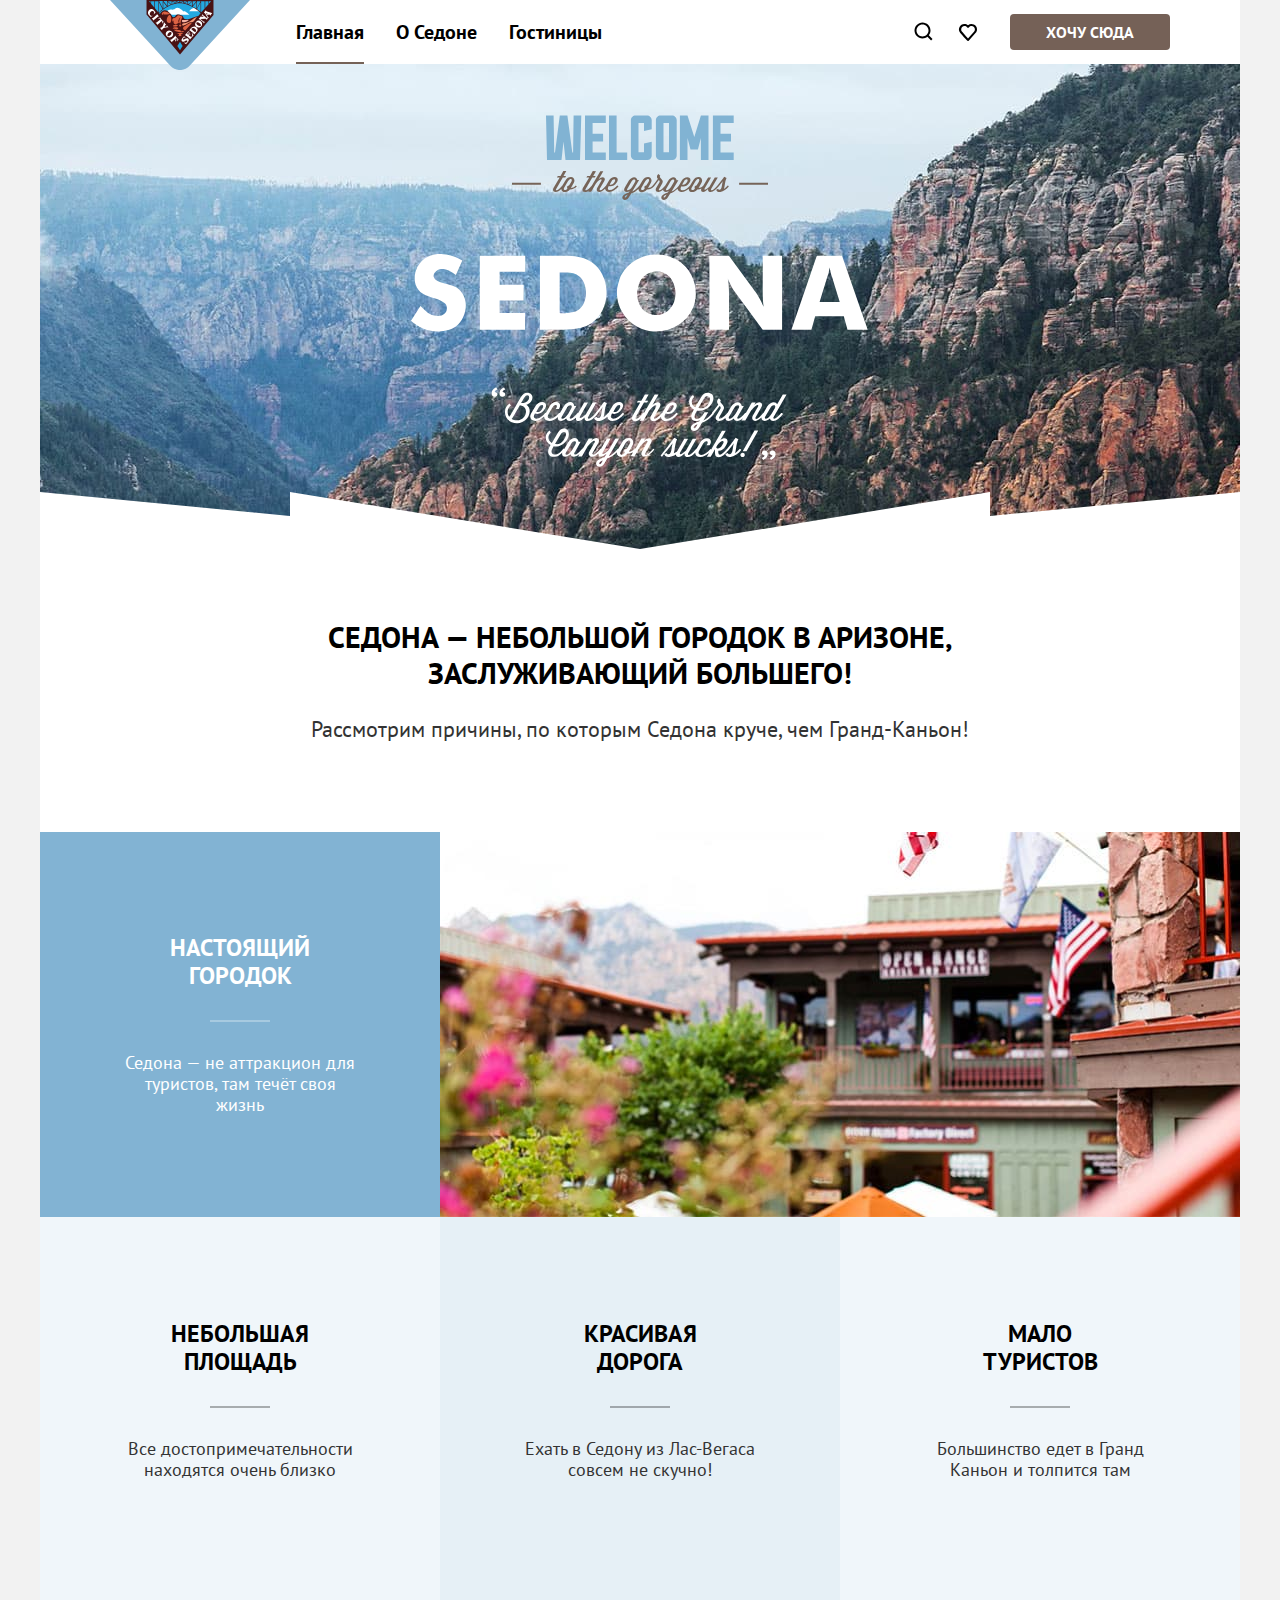
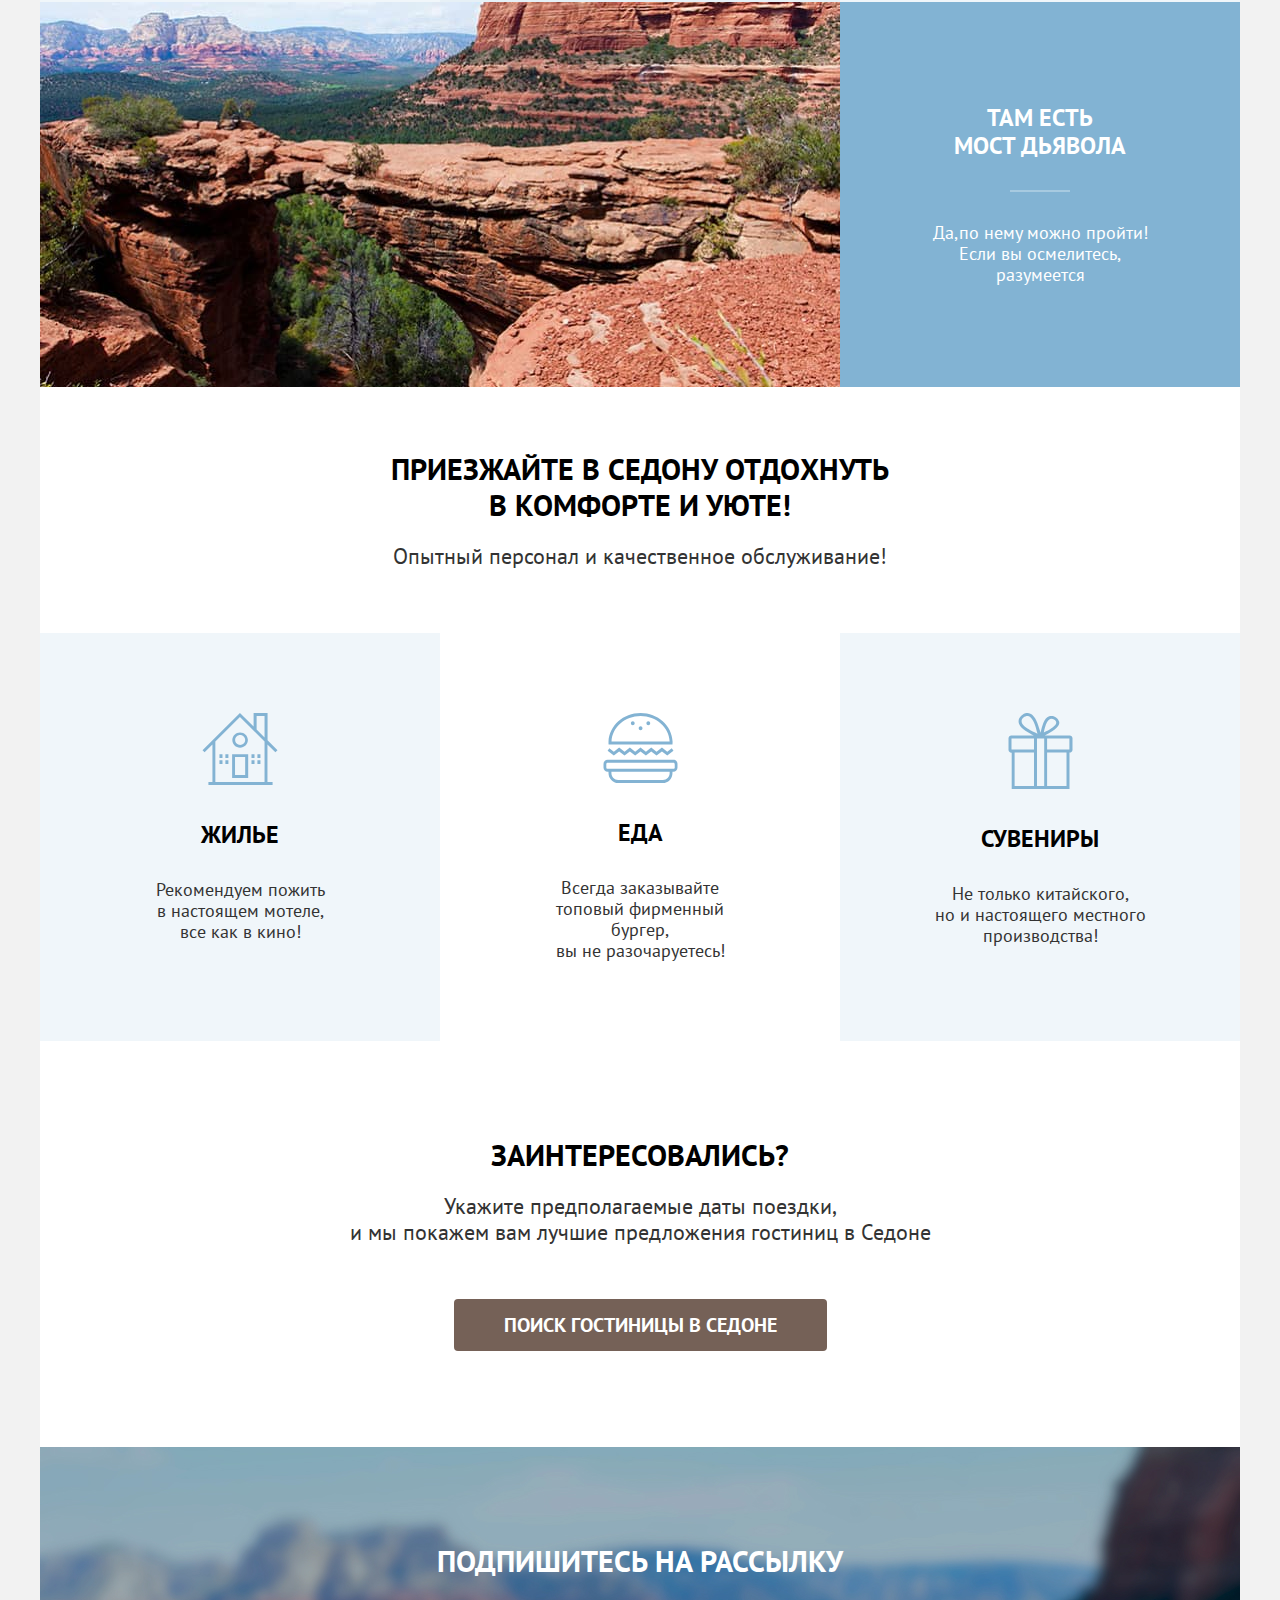
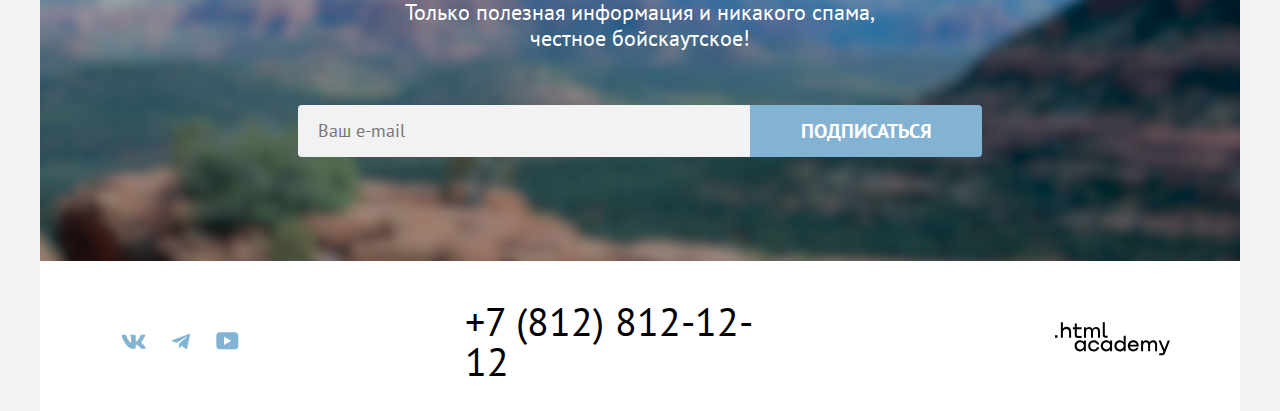
==== commit e4814760: "ховер и тд для логотипа партнеров" ====
--- a/index.html
+++ b/index.html
@@ -160,7 +160,10 @@
         <section class="footer-partners">
             <h2 class="visually-hidden">партнеры</h2>
             <a class="logo"  href="https://htmlacademy.ru/" aria-current="page">
-            <img class="footer-contacts-logo" src="images/html-academy.svg" width="115" height="33" alt="htmlacademy">
+              <svg class="logo-partners" xmlns="http://www.w3.org/2000/svg" width="115" height="34" fill="none">
+                <path fill="#000"
+                  d="M0 13.26v2.6h2.5v-2.6H0Zm11.6-8.4c-1.6 0-2.8.7-3.6 1.7h-.1V.36h-2v15.5h2v-5.3c0-2.1 1.3-3.6 3.3-3.6 1.8 0 2.9 1.4 2.9 3.2v5.7h2v-6.1c.1-3-1.8-4.9-4.5-4.9Zm15 .3h-4.8v-3.7h-2v3.8h-1.9v2h1.9v6c0 1.7 1 2.7 2.7 2.7h4.1v-2h-3.7c-.7 0-1.1-.4-1.1-1.1v-5.7h4.8v-2Zm14.5-.2c-1.6 0-2.9.8-3.5 2.1h-.1c-.6-1.2-1.8-2.1-3.4-2.1-1.4 0-2.5.8-3.1 1.8h-.1v-1.6H29v10.6h2v-5.4c0-2 1-3.5 2.6-3.5 1.5 0 2.4 1 2.4 2.6v6.3h2v-5.6c0-2.4 1.4-3.3 2.6-3.3 1.5 0 2.4 1 2.4 2.6v6.3h2v-6.5c.1-2.5-1.4-4.3-3.9-4.3Zm6.7 8.1c0 1.7 1 2.7 2.8 2.7h2v-2h-1.7c-.7 0-1.1-.4-1.1-1.1V.36h-2v12.7Zm-18.9 7c-.9-1.1-2.2-1.8-3.9-1.8-3.1 0-5.4 2.3-5.4 5.6s2.3 5.6 5.4 5.6c1.8 0 3-.8 3.8-1.9h.1v1.6h2v-10.6h-2v1.5Zm-3.6 7.4c-2.2 0-3.6-1.6-3.6-3.6s1.4-3.6 3.6-3.6 3.6 1.6 3.6 3.6c0 1.9-1.4 3.6-3.6 3.6Zm18.9-5.1c-.5-2.4-2.6-4.1-5.4-4.1a5.4 5.4 0 0 0-5.6 5.6c0 3.1 2.2 5.6 5.6 5.6 2.8 0 4.9-1.8 5.4-4.2h-2.1a3.4 3.4 0 0 1-3.3 2.3c-2.2 0-3.6-1.6-3.6-3.6s1.4-3.6 3.6-3.6c1.6 0 2.8 1 3.3 2.2h2.1v-.2Zm10.9-2.3c-.9-1.1-2.2-1.8-3.9-1.8-3.1 0-5.4 2.3-5.4 5.6s2.3 5.6 5.4 5.6c1.8 0 3-.8 3.8-1.9h.1v1.6h2v-10.6h-2v1.5Zm-3.6 7.4c-2.2 0-3.6-1.6-3.6-3.6s1.4-3.6 3.6-3.6 3.6 1.6 3.6 3.6c0 1.9-1.5 3.6-3.6 3.6Zm17.2-7.3c-.9-1.1-2.2-1.9-3.9-1.9-3.1 0-5.4 2.3-5.4 5.6s2.2 5.6 5.4 5.6c1.7 0 3-.8 3.8-1.8h.1v1.5h2v-15.4h-2v6.4Zm-3.6 7.3c-2.2 0-3.6-1.6-3.6-3.6s1.4-3.6 3.6-3.6 3.6 1.6 3.6 3.6c-.1 2-1.5 3.6-3.6 3.6Zm13.2-9.2c-3.3 0-5.5 2.5-5.5 5.6 0 3 2.1 5.6 5.5 5.6 2.5 0 4.5-1.3 5.2-3.6h-2.1c-.5 1-1.6 1.6-3 1.6-1.9 0-3.3-1.3-3.4-2.9h8.8c.2-3.6-2-6.3-5.5-6.3Zm0 1.9c1.7 0 3 1 3.3 2.6h-6.5c.3-1.5 1.5-2.6 3.2-2.6Zm19.9-1.9c-1.6 0-2.9.8-3.6 2h-.1c-.6-1.2-1.8-2-3.4-2-1.4 0-2.5.7-3.1 1.8v-1.5h-1.9v10.6h2v-5.4c0-2 1-3.4 2.6-3.5 1.5 0 2.4 1 2.4 2.6v6.3h2v-5.6c0-2.4 1.4-3.3 2.6-3.3 1.5 0 2.4 1 2.4 2.6v6.3h2v-6.5c.1-2.6-1.4-4.4-3.9-4.4Zm11.2 9.1-3.6-8.9h-2.2l4.8 11.6c-.3.9-.7 1.2-1.7 1.2h-2.5v2h2.5c1.8 0 2.8-.8 3.5-2.6l4.7-12.2h-2.1l-3.4 8.9Z" />
+              </svg>
             </a>
         </section>
       </footer>
--- a/styles/styles.css
+++ b/styles/styles.css
@@ -149,6 +149,18 @@
   padding: 22px 12px;
 }
 
+.navigation-link-user:hover {
+  opacity: 75%;
+}
+
+.navigation-link-user:focus {
+  outline: 2px solid #756156;
+}
+
+.navigation-link-user:active {
+color: #000;
+}
+
 .navigation-logo {
   position: absolute;
   z-index: 1;
@@ -160,7 +172,7 @@
 }
 
 .navigation-logo:focus {
-border: 2px solid #756257;
+  outline: 2px solid #83b3d3;
 }
 
 .navigation-link {
@@ -178,7 +190,7 @@
 }
 
 .navigation-link:focus {
-  border: 2px solid #756257;
+  outline: 2px solid #756257;
 }
 
 .navigation-link:active {
@@ -384,7 +396,7 @@
 }
 
 .offers-title-housing::before {
-  content:url("../images/icons-haus.svg");
+  content:url("../images/icons-house.svg");
   margin-bottom: 30px;
 
 }
@@ -522,7 +534,7 @@
 .page-footer {
   width: 1200px;
   display: grid;
-  grid-template-columns: 1fr 331px 1fr;
+  grid-template-columns: 1fr 350px 1fr;
   justify-content: space-between;
   margin: 0 auto;
   padding: 40px 70px 30px;
@@ -576,6 +588,24 @@
   line-height: 40px;
   text-decoration: none;
   text-transform: uppercase;
+}
+
+.footer-partners {
+  display: flex;
+  justify-content: end;
+  align-items:center;
+}
+
+.logo-partners:hover path {
+  fill: #756157;
+}
+
+.logo-partners:focus {
+  outline: 2px solid #756157;
+}
+
+.logo-partners:active path {
+  fill: rgba(117, 97, 87, 0.30);
 }
 
 .main-inner{
@@ -737,12 +767,12 @@
   font-family: "pt sans", sans-serif;
   font-size: 16px;
   line-height: 20px;
-  border:0;
+  border: 0;
   padding: 8px 50px;
   margin-bottom: 32px;
 }
 
-.button-reset{
+.button-reset {
   font-family: "pt sans", sans-serif;
   font-size: 16px;
   line-height: 20px;
@@ -751,14 +781,14 @@
   padding: 8px 50px;
 }
 
-.select-group{
+.select-group {
   display: flex;
   justify-content: flex-end;
-  align-items:center;
+  align-items: center;
   padding: 50px 70px 40px;
 }
 
-.selection-title{
+.selection-title {
   font-size: 30px;
   font-style: normal;
   font-weight: 700;
@@ -768,8 +798,8 @@
   margin-right: auto;
 }
 
-.select-control{
-  font:inherit;
+.select-control {
+  font: inherit;
   color: #333333;
   margin: 0;
   padding: 14px 20px;
@@ -781,25 +811,25 @@
   border-radius:4px;
 }
 
-.button-light{
+.button-light {
   display: flex;
   flex-direction: column;
   justify-content: center;
-  align-items:center;
+  align-items: center;
   padding: 12px 14px;
   min-width: 48px;
   min-height: 48px;
-  background-color:#ffffff;
-  border:2px solid #f5f5f5;
+  background-color: #ffffff;
+  border: 2px solid #f5f5f5;
   margin-left: 8px;
 }
 
-.button-grid{
-  border:2px solid #000000;
+.button-grid {
+  border: 2px solid #000000;
   margin-left: 70px;
 }
 
-.catalog-list{
+.catalog-list {
   display: grid;
   grid-template-columns: repeat(3, 1fr);
   gap: 20px;
@@ -809,10 +839,10 @@
   position: relative;
 }
 
-.catalog-card-item{
+.catalog-card-item {
   display: grid;
   grid-template-columns: repeat(2, 140px);
-  grid-template-rows:212px 1fr;
+  grid-template-rows: 212px 1fr;
   gap: 16px 20px;
   padding: 20px;
   background-color: #ffffff;
@@ -821,17 +851,17 @@
   width: 340px;
 }
 
-.catalog-card-link{
+.catalog-card-link {
   grid-column: 1 / -1;
   object-fit: cover;
 }
 
-.catalog-card-title{
+.catalog-card-title {
   grid-column: 1 / -1;
   text-decoration: none;
 }
 
-.card-title{
+.card-title {
   font-size: 24px;
   font-style: normal;
   font-weight: 700;
@@ -840,11 +870,11 @@
   color:#000000
 }
 
-.catalog-card-price{
+.catalog-card-price {
   text-align: right;
 }
 
-.catalog-card-button{
+.catalog-card-button {
   font-size: 16px;
   font-style: normal;
   font-weight: 700;
@@ -852,59 +882,72 @@
   text-transform: uppercase;
   min-width: 140px;
   padding: 8px;
-  text-align:center;
+  text-align: center;
   justify-items: center;
 }
 
-.catalog-button{
-  background-color:#756157;
-  color: #ffffff;
-  border-radius:4px;
+.catalog-button {
+  background-color: #756157;
+  color: #ffffff;
+  border-radius: 4px;
   text-decoration: none;
 }
 
-.card-button{
-  background-color:#7db54f;
-  color: #ffffff;
-  border-radius:4px;
+.card-button {
+  background-color: #7db54f;
+  color: #ffffff;
+  border-radius: 4px;
   text-decoration: none;
 }
 
-.hotel-rating{
+.button-green-color:hover {
+  background-color: #6c9e42;
+}
+
+.button-green-color:focus {
+  outline: 2px solid #6c9e42;
+}
+
+.button-green-color:active {
+  background-color: #7db54f;
+  color: rgba(225, 225, 225, 0.30);
+}
+
+.hotel-rating {
   font-size: 16px;
   font-style: normal;
   font-weight: 400;
   line-height: 20px;
   text-transform: uppercase;
-  background-color:#f2f2f2;
+  background-color: #f2f2f2;
   padding: 9px 21px 8px 21px;
   border-radius: 4px;
 }
 
-.star{
+.star {
   height: 37px;
   width: 140px;
   padding: 10px 0;
 }
 
-.star::before{
+.star::before {
   content: "";
   display: block;
   height: 17px;
-  background-image:url("../images/icons-star.svg");
+  background-image: url("../images/icons-star.svg");
   background-repeat: space no-repeat;
   background-size: contain;
 }
 
-.star-4::before{
+.star-4::before {
   width: 85px;
 }
 
-.star-3::before{
+.star-3::before {
   width: 65px;
 }
 
-.star-2::before{
+.star-2::before {
   width: 40px;
 }
 
@@ -918,8 +961,8 @@
   right: 70px;
 }
 
-.pagination-item{
-  background-color:#82b3d3;
+.pagination-item {
+  background-color: #82b3d3;
   border-radius: 4px;
   min-width: 60px;
   height: 60px;
@@ -928,7 +971,7 @@
   padding: 12px 10px;
 }
 
-.pagination-title{
+.pagination-title {
   display: flex;
   flex-wrap: wrap;
   padding: 0 70px 60px;
@@ -936,7 +979,7 @@
   margin: 0;
 }
 
-.pagination-link{
+.pagination-link {
   color: #ffffff;
   font-size: 20px;
   font-style: normal;
@@ -946,8 +989,8 @@
   text-decoration: none;
 }
 
-.pagination-item-current{
-  background-color:#ffffff;
+.pagination-item-current {
+  background-color: #ffffff;
   border-radius: 4px;
   border: 1px solid #e6e6e6;
   min-width: 60px;
@@ -956,14 +999,14 @@
   padding: 12px 0;
 }
 
-.pagination-current{
+.pagination-current {
   color: #333333;
 }
 
-.pagination-next{
+.pagination-next {
   color: #333333;
 }
 
-.pagination-item-next{
+.pagination-item-next {
   background-color:#ffffff
 }
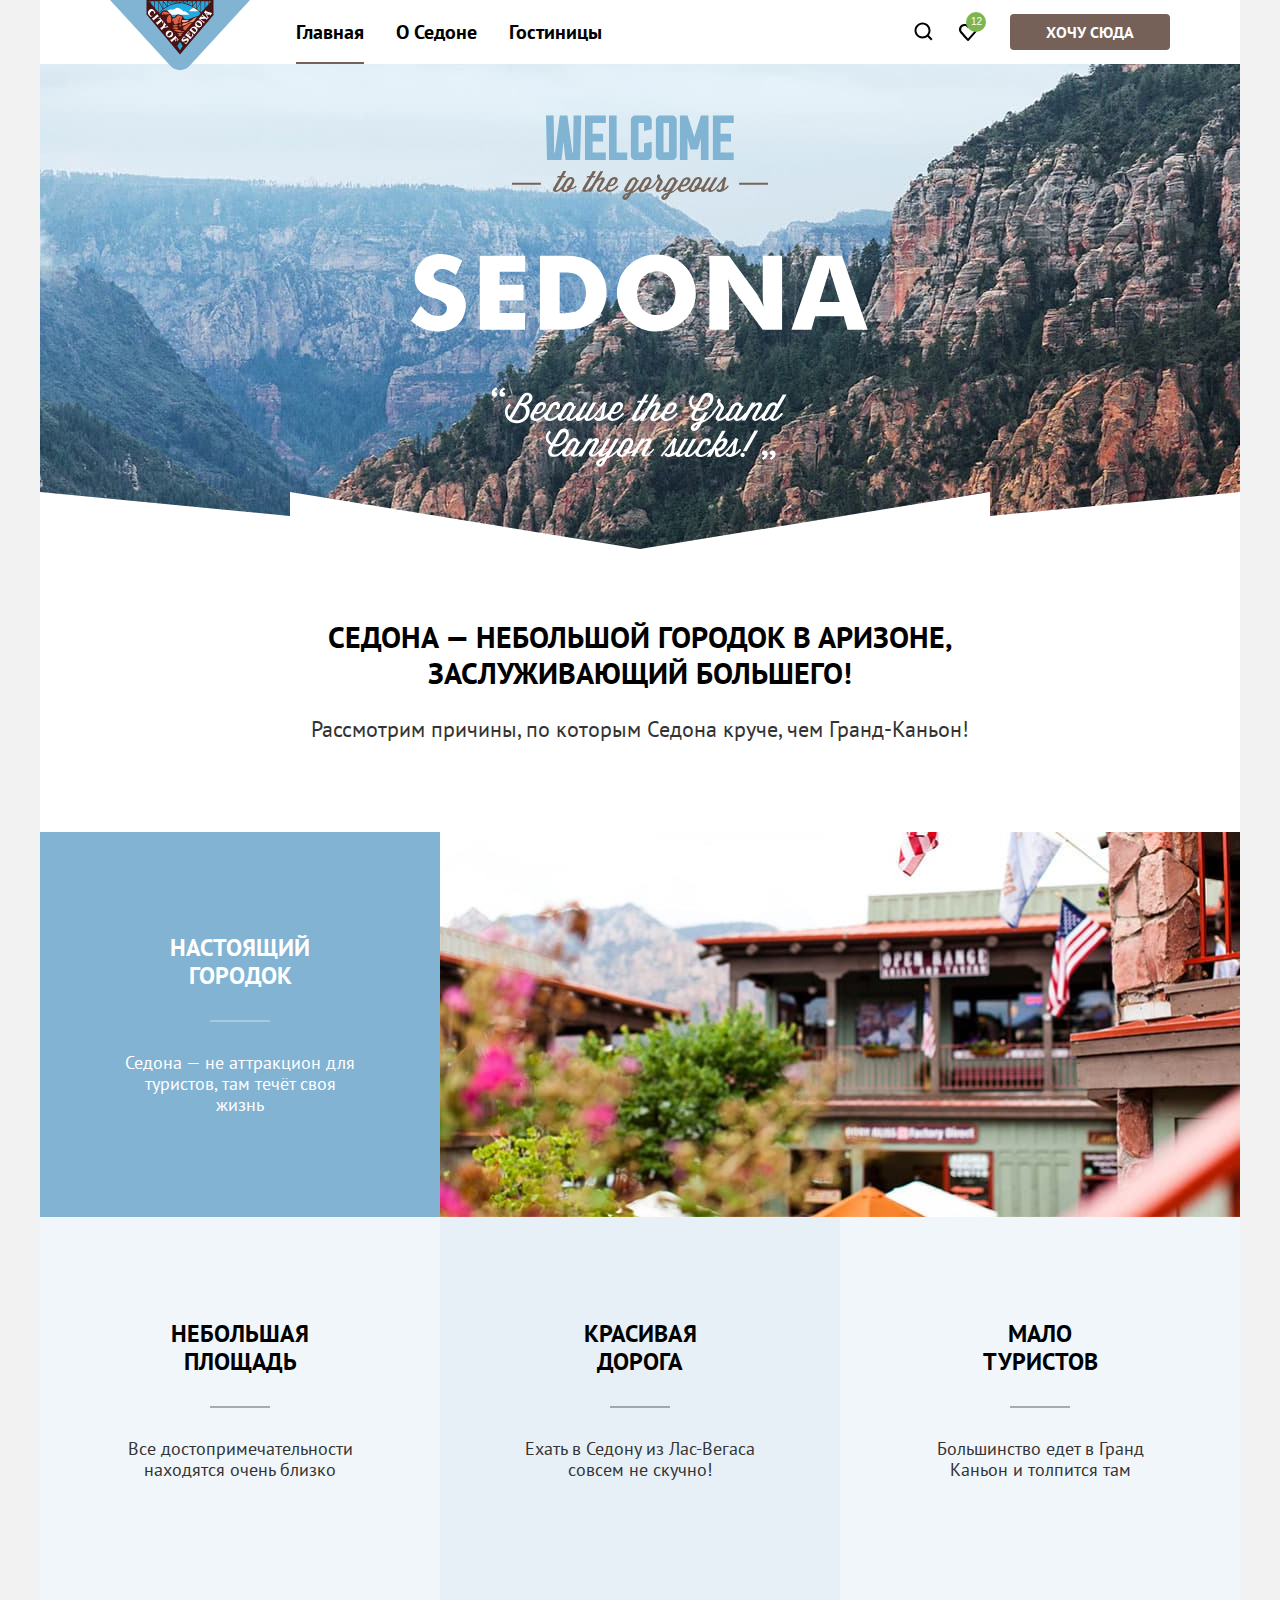
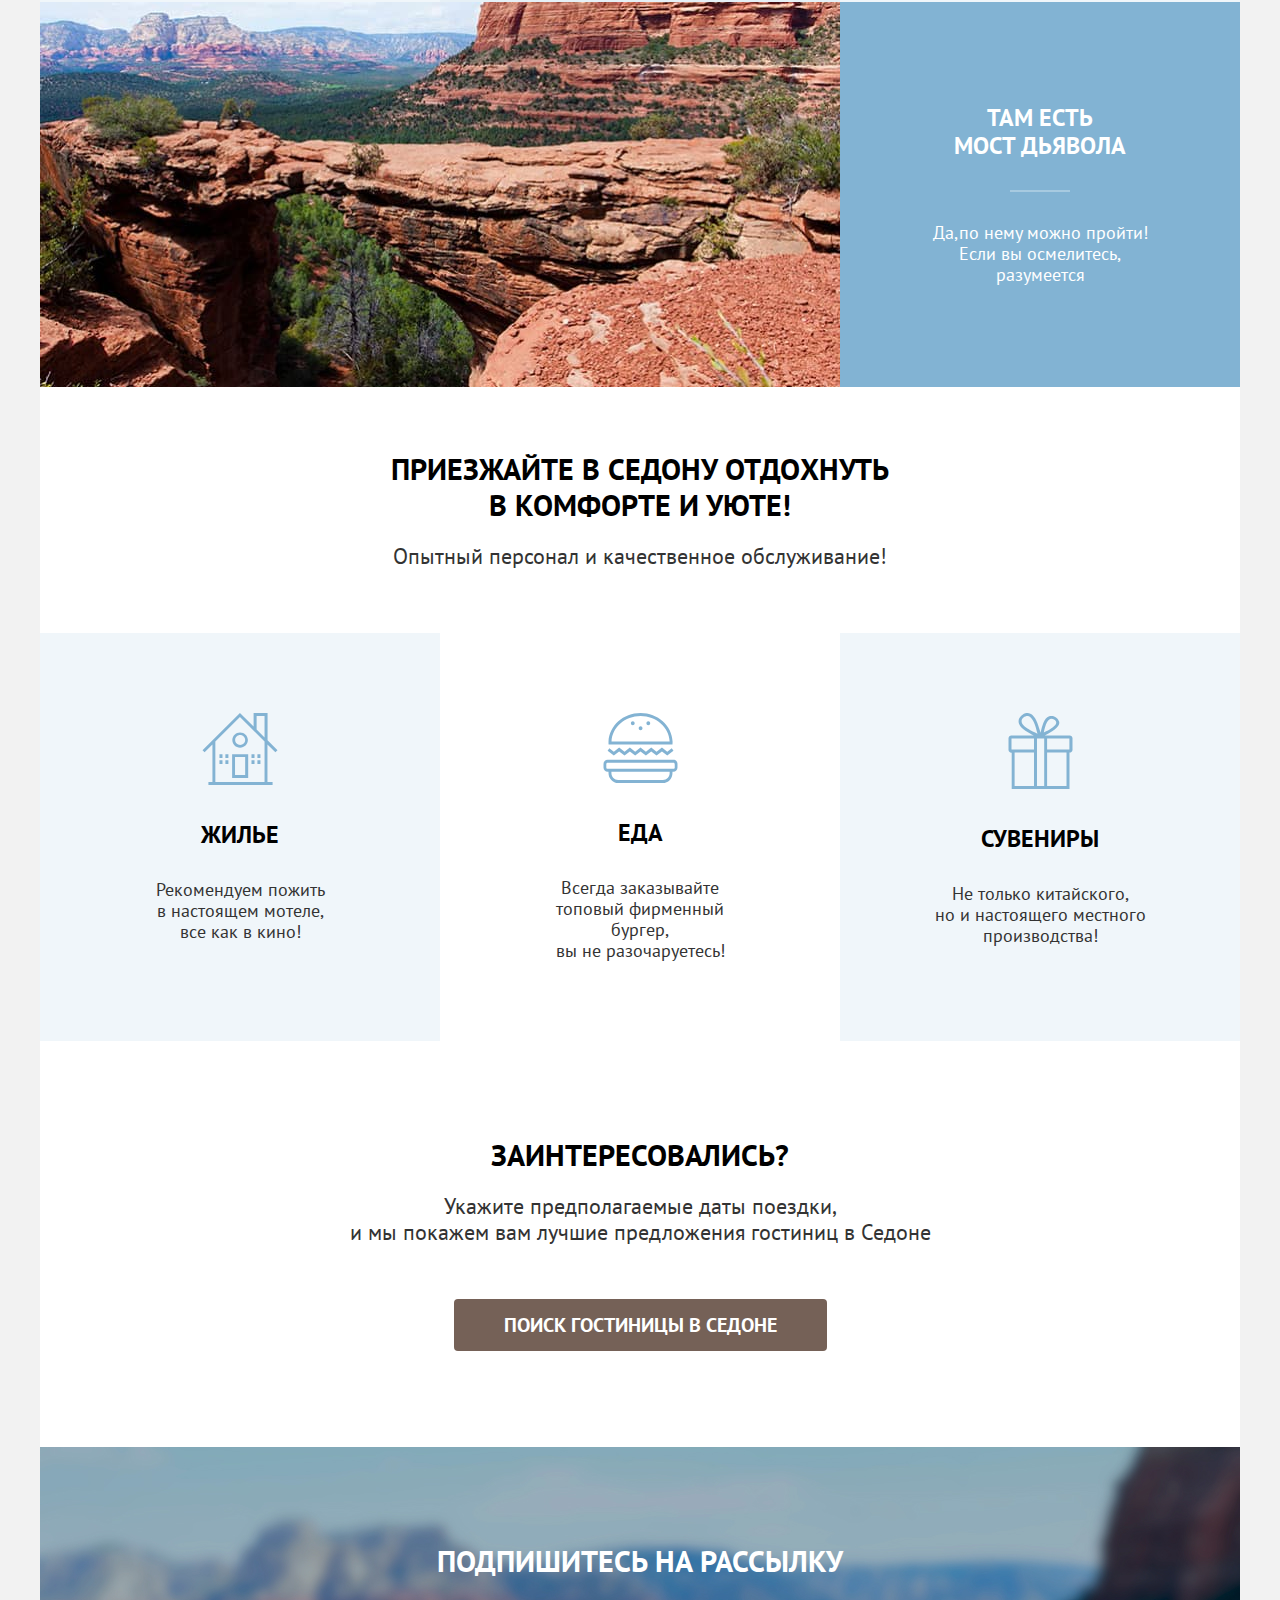
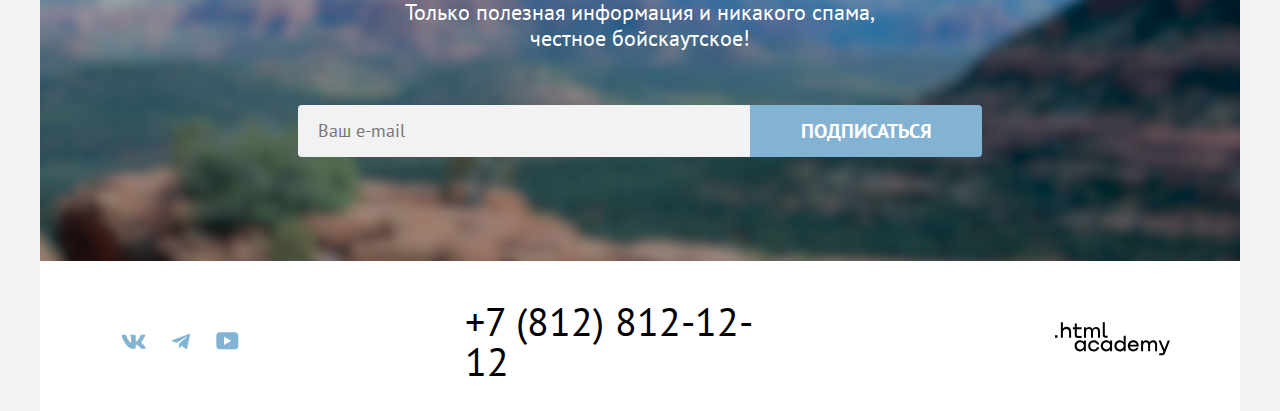
==== commit d60580d6: "фильтр" ====
--- a/index.html
+++ b/index.html
@@ -15,7 +15,7 @@
               <img src="images/logo.svg" width="140" height="70" alt="логотип">
             </a>
             <ul class="navigation-list navigation-list-main">
-              <li class="navigation-item navigation-item-page">
+              <li class="navigation-item navigation-item-current">
                 <a class="navigation-link" href="index.html" aria-current="page">Главная</a>
               </li>
               <li class="navigation-item">
@@ -46,6 +46,11 @@
                   <span class="visually-hidden">
                     Избранное
                   </span>
+                  <div class="popover">
+                    <button class="popover-button">
+                      <span>12</span>
+                    </button>
+                  </div>
                 </a>
               </li>
             </ul>
--- a/styles/styles.css
+++ b/styles/styles.css
@@ -124,7 +124,7 @@
   position: relative;
 }
 
-.navigation-item-page::after {
+.navigation-item-current::after {
   content: "";
   display: block;
   width: 68px;
@@ -134,6 +134,16 @@
   bottom: 0;
 }
 
+.navigation-item-page::after {
+  content: "";
+  display: block;
+  width: 93px;
+  height: 2px;
+  background-color: #756257;
+  position: absolute;
+  bottom: 0;
+}
+
 .navigation-user {
   margin-left: auto;
   justify-content: center;
@@ -143,6 +153,7 @@
   display: block;
   width: 20px;
   height: 20px;
+  position: relative;
 }
 
 .navigation-user-item {
@@ -159,6 +170,24 @@
 
 .navigation-link-user:active {
 color: #000;
+}
+
+.popover-button {
+  position: absolute;
+  width: 20px;
+  height: 20px;
+  border-radius: 50%;
+  background: #7db54f;
+  border:0;
+  color: #ffffff;
+  text-align: center;
+  padding: 5px;
+  font-size: 10px;
+  font-style: normal;
+  font-weight: 400;
+  line-height: 10px;
+  bottom: 10px;
+  left: 8px;
 }
 
 .navigation-logo {
@@ -507,7 +536,15 @@
   min-width: 452px;
   border: 0;
   border-radius: 4px 0 0 4px;
-
+}
+
+.field:hover {
+  background: #e6e6e6;
+}
+
+.field:focus {
+  outline: 3px solid #83b3d3;
+  background: #e6e6e6;
 }
 
 .button-field {
@@ -523,7 +560,7 @@
 }
 
 .button-blue-color:focus {
-  border: 2px solid #68a2ca;
+  outline: 2px solid #68a2ca;
 }
 
 .button-blue-color:active {
@@ -648,6 +685,18 @@
   margin: 0 10px 0 0;
 }
 
+.breadcrumbs-item:hover {
+  color: rgba(225, 225, 225, 0.6);
+}
+
+.breadcrumbs-item:focus {
+  color: rgba(225, 225, 225, 1);
+}
+
+.breadcrumbs-item:active {
+  color: rgba(225, 225, 225, 0.3);
+}
+
 .breadcrumbs-item{
   align-items: center;
 }
@@ -668,7 +717,6 @@
   font-weight: 400;
   line-height: 21px;
   margin-left: -4px;
-
 }
 
 .catalog-filter{
@@ -676,13 +724,21 @@
   justify-content: space-between;
 }
 
-.catalog-filter-group{
-  border:0;
+.filter-group {
+  display: flex;
+}
+
+.catalog-filter-group {
+  border: 0;
   margin: 0 70px 0 0;
   padding: 0;
 }
 
-.catalog-filter-title{
+.catalog-filter-group:last-child {
+  margin-right: 0;
+}
+
+.catalog-filter-title {
   font-size: 20px;
   font-style: normal;
   font-weight: 700;
@@ -697,14 +753,18 @@
   padding: 0;
 }
 
-.catalog-filter-item{
+.catalog-filter-item {
   margin: 0 0 16px;
   position: relative;
 }
 
-.option{
+.catalog-filter-item:last-child {
+  margin-bottom: 0;
+}
+
+.option {
   display: block;
-  margin: 0 0 16px 36px;
+  margin: 0 0 0 36px;
 }
 
 .control-input{
@@ -712,6 +772,7 @@
   -webkit-appearance: none;
   -moz-appearance: none;
   appearance: none;
+  margin: 0;
 }
 
 .control-option{
@@ -722,6 +783,15 @@
   background-color:#ffffff;
   position: absolute;
   left: 0;
+}
+
+.control-option:hover {
+  color: rgba(225, 225, 225, 0.3);
+}
+
+.control-option:focus {
+  border-radius: 4px;
+  outline: 3px solid #83b3d3;
 }
 
 
@@ -744,8 +814,15 @@
   background-repeat:no-repeat;
 }
 
-.filter-price{
-  display: flex;
+.filter-price {
+  display:flex;
+  margin-bottom: 42px;
+}
+
+.form-label{
+  position: relative;
+  display: block;
+  margin-right: 1px;
 }
 
 .control-price{
@@ -757,16 +834,100 @@
   color:#000000;
 }
 
+.control-price-left {
+  border-radius: 4px 0 0 4px;
+  border: none;
+}
+
+.control-price-right {
+  border-radius: 0 4px 4px 0;
+  border: none;
+}
+
 .button-filter {
   display: flex;
   flex-direction: column;
   justify-content: end;
+}
+
+.letter {
+  color: rgba(0, 0, 0, 0.3);
+  font-weight: 400;
+  line-height: 24px;
+}
+
+.letter-left {
+  position: absolute;
+  top: 10px;
+  right: 20px;
+}
+
+.letter-right {
+  position: absolute;
+  top:10px;
+  right: 20px;
+
+}
+
+.range-scale {
+  position: relative;
+  height: 4px;
+  background-color: rgba(225, 225, 225, 0.3);
+  margin-bottom: 8px;
+}
+
+.range-bar {
+  position: absolute;
+  width: 226px;
+  height: 4px;
+  background-color: #ffffff;
+}
+
+.range-toggle {
+  position: absolute;
+  width: 20px;
+  height: 20px;
+  border-radius: 5px;
+  background: #ffffff;
+  cursor: pointer;
+  border:none;
+}
+
+.toggle-min {
+  top: -8px;
+  left: 0;
+}
+
+.toggle-max {
+  top: -8px;
+  right: 0;
+}
+
+.range-toggle:hover {
+  border-radius: 5px;
+  background: #ffffff;
+  box-shadow: 0 4px 10px 0 rgba(0, 0, 0, 0.25);
+}
+
+.range-toggle:focus {
+  border-radius: 5px;
+  outline: 3px solid #83b3d3;
+  background: #ffffff;
+  box-shadow: 0 4px 10px 0 rgba(0, 0, 0, 0.25);
+}
+
+.range-toggle:active {
+  border-radius: 5px;
+  border: 2px solid #83b3d3;
+  background: #ffffff;
+  box-shadow: 0 7px 15px 0 rgba(0, 0, 0, 0.40);
 }
 
 .button-apply{
   font-family: "pt sans", sans-serif;
   font-size: 16px;
   line-height: 20px;
+  font-weight: 700;
   border: 0;
   padding: 8px 50px;
   margin-bottom: 32px;
@@ -776,9 +937,24 @@
   font-family: "pt sans", sans-serif;
   font-size: 16px;
   line-height: 20px;
+  font-weight: 700;
   border: 0;
   background: none;
   padding: 8px 50px;
+}
+
+.button-reset:hover {
+  color: rgba(225, 225, 225, 1);
+}
+
+.button-reset:focus {
+  outline: 3px solid #83B3D3;
+  border-radius: 4px;
+  color: #ffffff;
+}
+
+.button-reset:active {
+  color: rgba(225, 225, 225, 0.3)
 }
 
 .select-group {
@@ -809,6 +985,29 @@
   border: 2px solid #f5f5f5;
   min-width: 292px;
   border-radius:4px;
+  background-image: url("../images/icons-select-arrow.svg");
+  background-repeat: no-repeat;
+  background-position: right 18px center;
+  padding-right: 30px;
+}
+
+
+
+.select-control:hover {
+  border-radius: 4px;
+  border: 2px solid #68a2ca;
+}
+
+.select-control:focus {
+  border-radius: 4px;
+  outline: 2px solid #68a2ca;
+}
+
+.select-control:disabled {
+  border-radius: 4px;
+  border: 2px solid rgba(0, 0, 0, 0.30);
+  font: inherit;
+  color: rgba(0, 0, 0, 0.30);
 }
 
 .button-light {
@@ -824,6 +1023,21 @@
   margin-left: 8px;
 }
 
+.button-light:hover {
+  border-radius: 4px;
+  border: 2px solid #000;
+}
+
+.button-light:focus {
+  border-radius: 4px;
+  outline: 2px solid #68a2ca;
+}
+
+.button-light:active {
+  border-radius: 4px;
+  border: 2px solid #000;
+}
+
 .button-grid {
   border: 2px solid #000000;
   margin-left: 70px;
@@ -971,6 +1185,24 @@
   padding: 12px 10px;
 }
 
+.pagination-item:hover {
+  background: #68a2ca;
+  border: 1px solid #83b3d3;
+  border-radius: 4px;
+}
+
+.pagination-item:focus {
+  border-radius: 4px;
+  border: 1px solid #82b3d3;
+  background: #68a2ca;
+}
+
+.pagination-item:active {
+  border-radius: 4px;
+  background: #82b3d3;
+  color: rgba(225, 225, 225, 0.30);
+}
+
 .pagination-title {
   display: flex;
   flex-wrap: wrap;
@@ -990,13 +1222,17 @@
 }
 
 .pagination-item-current {
-  background-color: #ffffff;
-  border-radius: 4px;
-  border: 1px solid #e6e6e6;
+  background-color: #f2f2f2;
+  border-radius: 4px;
   min-width: 60px;
   height: 60px;
   text-align: center;
   padding: 12px 0;
+  margin-right: 8px;
+}
+
+.pagination-item-current:focus {
+  outline: #83b3d3;
 }
 
 .pagination-current {
@@ -1008,5 +1244,11 @@
 }
 
 .pagination-item-next {
-  background-color:#ffffff
-}
+  background-color:#ffffff;
+  border-radius: 4px;
+  min-width: 60px;
+  height: 60px;
+  text-align: center;
+  padding: 12px 0;
+  margin-right: 8px;
+}
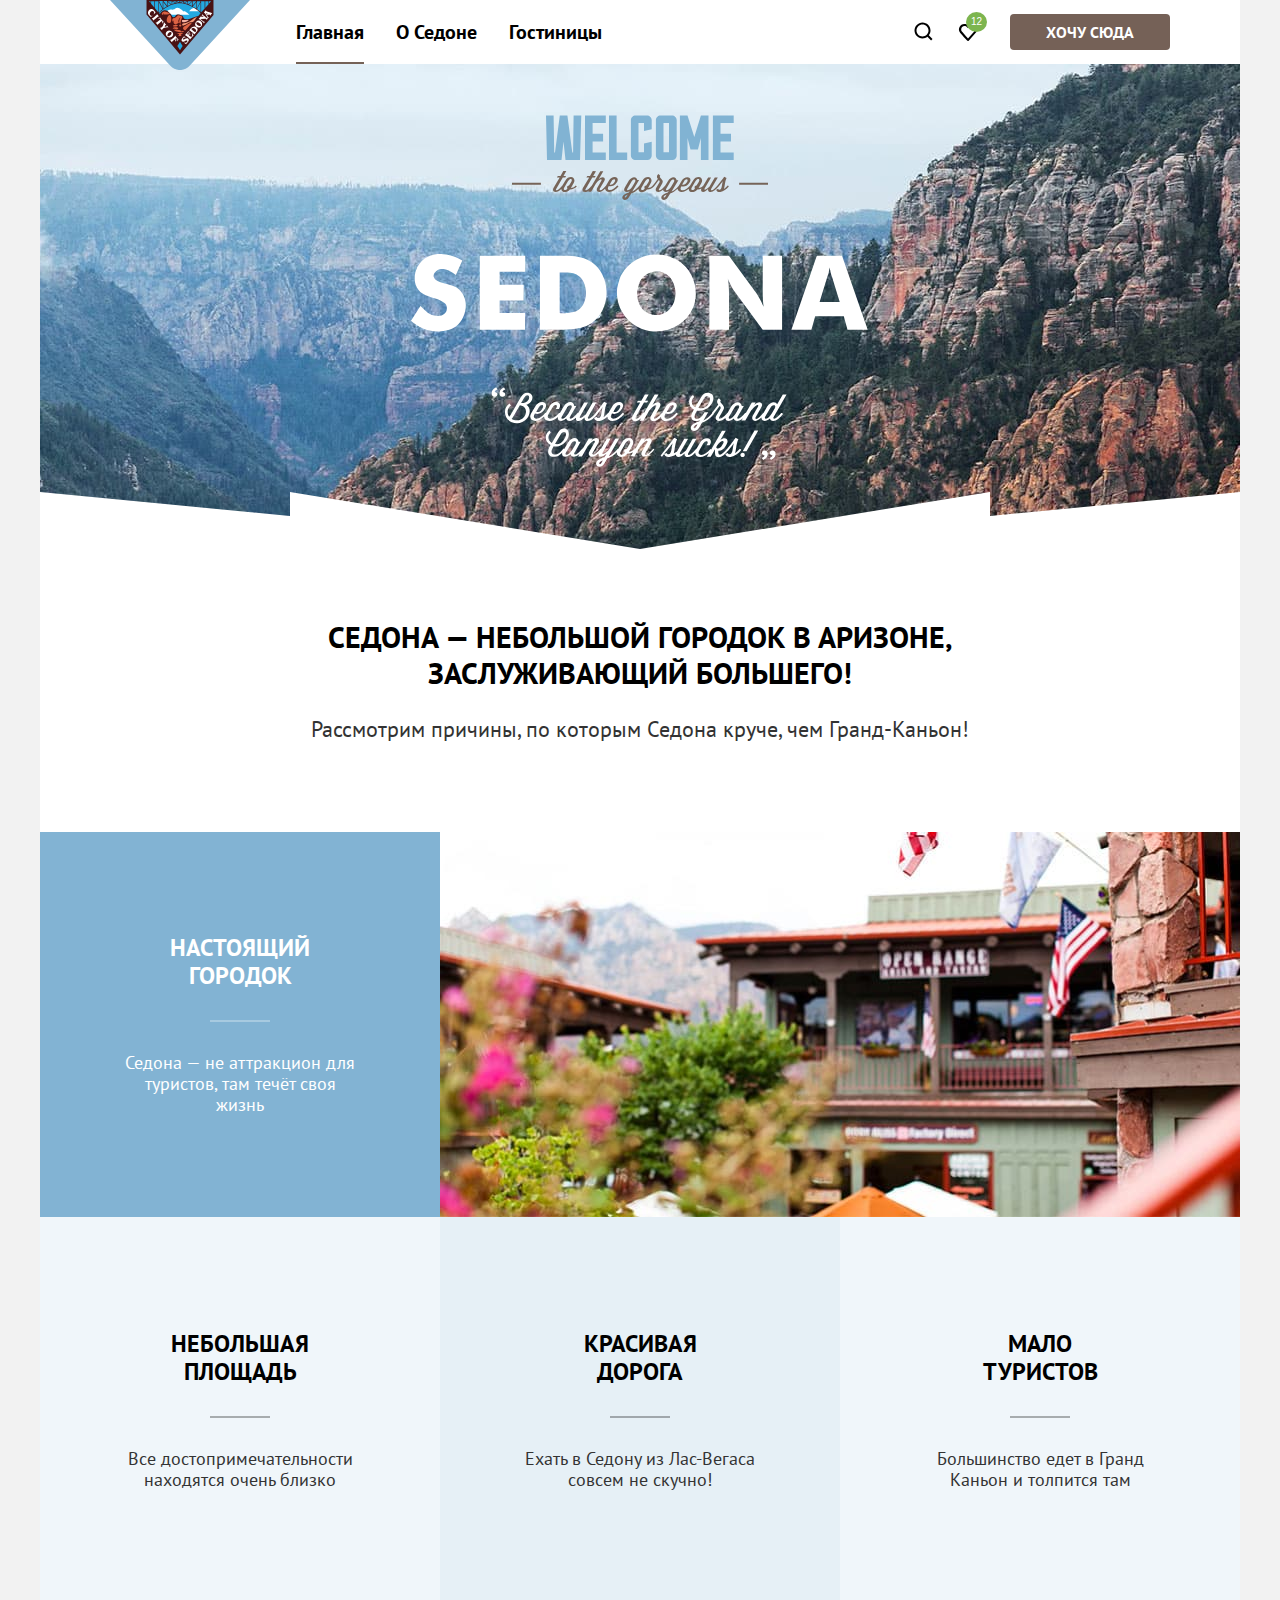
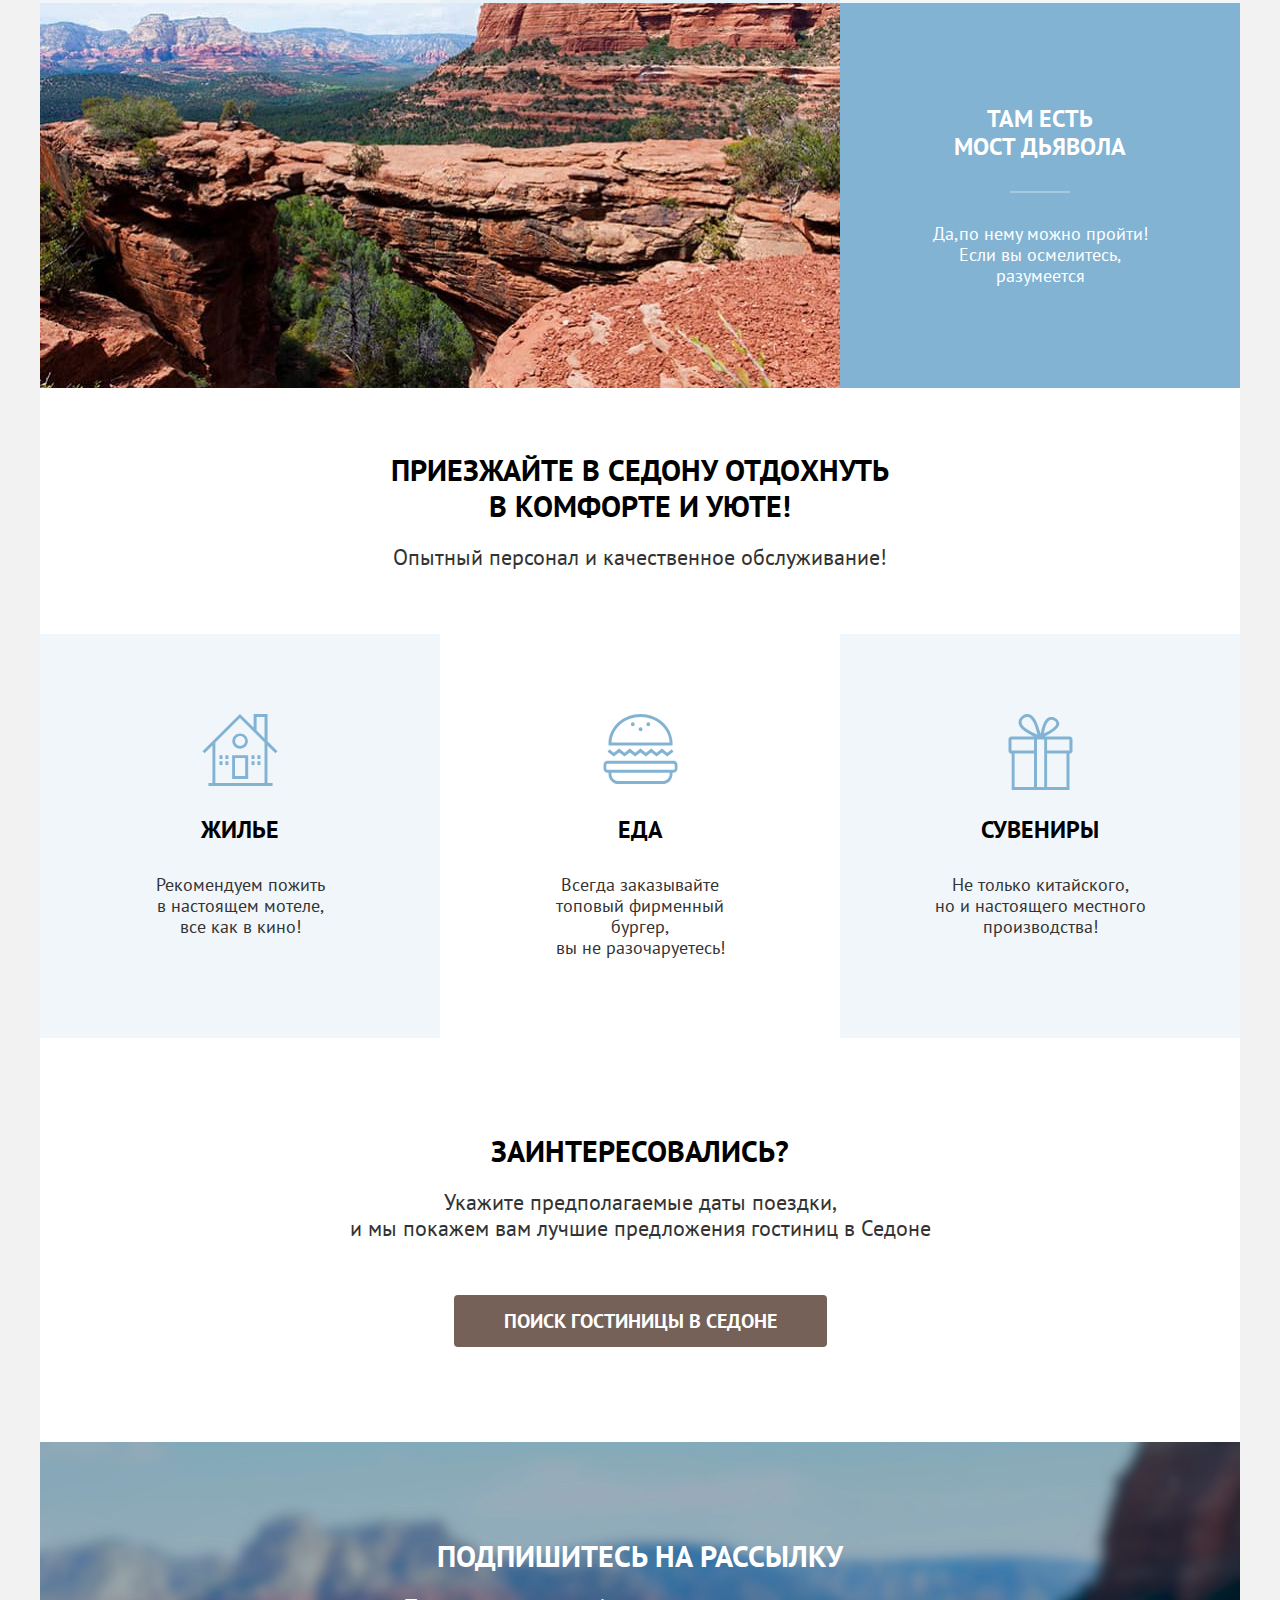
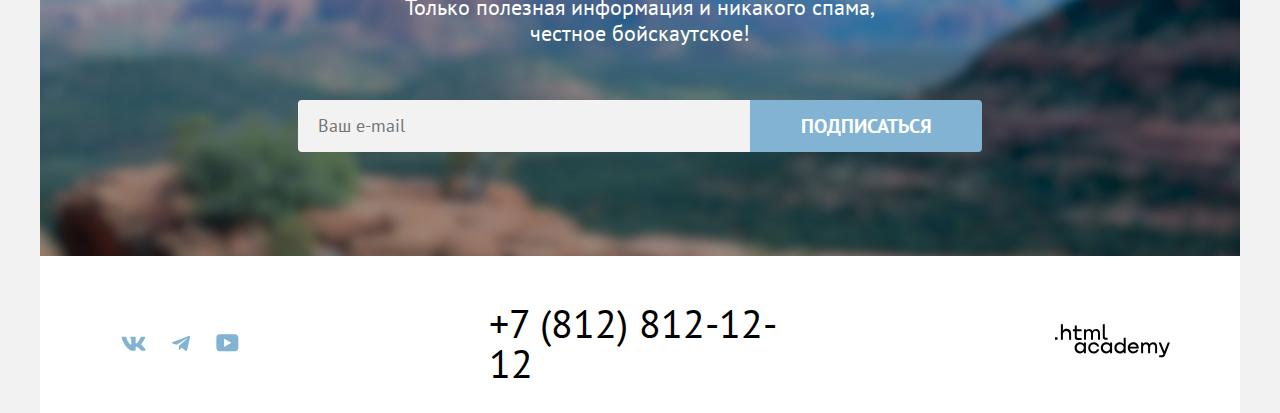
==== commit 3f190f79: "последние исправления" ====
--- a/index.html
+++ b/index.html
@@ -46,12 +46,12 @@
                   <span class="visually-hidden">
                     Избранное
                   </span>
+                  </a>
                   <div class="popover">
                     <button class="popover-button">
                       <span>12</span>
                     </button>
                   </div>
-                </a>
               </li>
             </ul>
               <a class="button button-all header-button button-brown-color" href="#">Хочу сюда</a>
--- a/styles/styles.css
+++ b/styles/styles.css
@@ -113,6 +113,7 @@
   display: flex;
   justify-content: center;
   list-style-type: none;
+  flex-wrap: wrap ;
 }
 
 .navigation-list-main {
@@ -174,7 +175,7 @@
 
 .popover-button {
   position: absolute;
-  width: 20px;
+  min-width: 20px;
   height: 20px;
   border-radius: 50%;
   background: #7db54f;
@@ -186,8 +187,8 @@
   font-style: normal;
   font-weight: 400;
   line-height: 10px;
-  bottom: 10px;
-  left: 8px;
+  top: 12px;
+  margin-left: 8px;
 }
 
 .navigation-logo {
@@ -254,6 +255,8 @@
 .hero-image {
   display: block;
   margin: 0 auto;
+  width: 458px;
+  min-height: 352px;
 }
 
 .advantages-causes {
@@ -284,6 +287,8 @@
 
 .advantages-photo {
   object-fit: cover;
+  width: 800px;
+  min-height: 385px;
 }
 
 .advantages-list {
@@ -294,7 +299,6 @@
 
 .advantages-item {
   text-align: center;
-  background-color: #82b3d3;
 }
 
 .advantages-nested:nth-child(odd) {
@@ -307,6 +311,7 @@
 
 .advantages-item-page {
   display: flex;
+  background-color: #82b3d3;
 }
 
 .advantages-page {
@@ -317,6 +322,7 @@
 .advantages-list-nested {
   display: flex;
   justify-content: flex-start;
+  flex-wrap: wrap;
   margin: 0;
   padding: 0;
   list-style-type: none;
@@ -325,14 +331,14 @@
 .advantages-nested {
   width: 400px;
   min-height: 385px;
-  padding: 103px 85px;
+  padding: 113px 85px;
   margin-top: auto;
   margin-bottom: auto;
 }
 
 .advantages-title-nested {
   color: #000000;
-  margin: 0;
+  margin: 0 0 30px;
 }
 
 .advantages-title-nested::after {
@@ -341,7 +347,7 @@
   height: 2px;
   background-color: rgba(0, 0, 0, 0.30);
   display: block;
-  margin: 30px auto;
+  margin: 30px auto 0;
 }
 
 .advantages-title-item:after {
@@ -409,6 +415,7 @@
   display: flex;
   justify-content: space-between;
   list-style-type: none;
+  flex-wrap: wrap;
 }
 
 .offers-item {
@@ -426,18 +433,20 @@
 
 .offers-title-housing::before {
   content:url("../images/icons-house.svg");
-  margin-bottom: 30px;
-
+  margin-bottom: 26px;
+  height: 76px;
 }
 
 .offers-title-food::before {
   content:url("../images/icons-food.svg");
-  margin-bottom: 30px;
+  margin-bottom: 26px;
+  height: 76px;
 }
 
 .offers-title-souvenirs::before {
   content: url("../images/icons-box.svg");
-  margin-bottom: 30px;
+  margin-bottom: 26px;
+  height: 76px;
 }
 
 .offers-description {
@@ -448,7 +457,7 @@
 
 .search {
 text-align: center;
-padding: 96px 70px;
+padding: 95px 70px;
 }
 
 .search-title {
@@ -476,7 +485,7 @@
 }
 
 .subscription {
-  padding: 96px 258px 104px;
+  padding: 96px 70px 104px;
   text-align: center;
 }
 
@@ -574,7 +583,7 @@
   grid-template-columns: 1fr 350px 1fr;
   justify-content: space-between;
   margin: 0 auto;
-  padding: 40px 70px 30px;
+  padding: 47px 70px 30px;
   align-items: center;
   gap: 195px;
 }
@@ -625,6 +634,19 @@
   line-height: 40px;
   text-decoration: none;
   text-transform: uppercase;
+  transform: translateX(24px)
+}
+
+.contacts-phone:hover {
+  color: #756157;
+}
+
+.contacts-phone:focus {
+  color: #756157;
+}
+
+.contacts-phone:active {
+  color:rgba(117, 97, 87, 0.30);
 }
 
 .footer-partners {
@@ -645,14 +667,14 @@
   fill: rgba(117, 97, 87, 0.30);
 }
 
-.main-inner{
+.main-inner {
   font-size: 18px;
   line-height: 21px;
   color: #333333;
   margin: 0;
 }
 
-.catalog-products{
+.catalog-products {
   background-color: #82b3d3;
   background-image: url("../images/filter-catalog.jpg");
   background-size: cover;
@@ -663,7 +685,7 @@
   margin: 0;
 }
 
-.catalog-title{
+.catalog-title {
   font-size: 60px;
   font-style: normal;
   font-weight: 700;
@@ -672,7 +694,7 @@
   margin: 0 0 8px;
 }
 
-.breadcrumbs{
+.breadcrumbs {
   display: flex;
   padding: 0;
   list-style-type: none;
@@ -697,11 +719,11 @@
   color: rgba(225, 225, 225, 0.3);
 }
 
-.breadcrumbs-item{
+.breadcrumbs-item {
   align-items: center;
 }
 
-.breadcrumbs-item:not(:first-child)::before{
+.breadcrumbs-item:not(:first-child)::before {
   content:"";
   display: inline-block;
   width: 8px;
@@ -711,7 +733,7 @@
   background-repeat:no-repeat;
 }
 
-.breadcrumbs-link{
+.breadcrumbs-link {
   font-size: 16px;
   font-style: normal;
   font-weight: 400;
@@ -719,7 +741,7 @@
   margin-left: -4px;
 }
 
-.catalog-filter{
+.catalog-filter {
   display: flex;
   justify-content: space-between;
 }
@@ -730,7 +752,7 @@
 
 .catalog-filter-group {
   border: 0;
-  margin: 0 70px 0 0;
+  margin: 0 69px 0 0;
   padding: 0;
 }
 
@@ -754,7 +776,7 @@
 }
 
 .catalog-filter-item {
-  margin: 0 0 16px;
+  margin: 0 0 19px;
   position: relative;
 }
 
@@ -767,7 +789,7 @@
   margin: 0 0 0 36px;
 }
 
-.control-input{
+.control-input {
   position: absolute;
   -webkit-appearance: none;
   -moz-appearance: none;
@@ -775,7 +797,7 @@
   margin: 0;
 }
 
-.control-option{
+.control-option {
   display: block;
   width: 20px;
   height: 20px;
@@ -785,15 +807,29 @@
   left: 0;
 }
 
-.control-option:hover {
-  color: rgba(225, 225, 225, 0.3);
-}
-
-.control-option:focus {
-  border-radius: 4px;
+.control:hover:not(:disabled) {
+  opacity: 0.6;
+}
+
+.control:active {
+  opacity: 0.3;
+}
+
+.control:active .control-option {
+  opacity: 0.3;
+}
+
+.control-input:focus + .control-option {
   outline: 3px solid #83b3d3;
 }
 
+.control-input:focus + .control-option-radio {
+  outline: 2px solid #83b3d3;
+}
+
+.control:active .control-option-radio {
+  opacity: 0.3;
+}
 
 .control-input:checked + .control-option{
   background-image: url("../images/tick.svg");
@@ -819,6 +855,24 @@
   margin-bottom: 42px;
 }
 
+.control-price-left:hover {
+  background: #e6e6e6;
+  border-radius: 4px 0 0 4px;
+}
+
+.control-price-right:hover {
+  background: #e6e6e6;
+  border-radius: 0 4px 4px 0;
+}
+
+.control-price-left:focus-visible {
+  outline: 2px solid #83b3d3;
+}
+
+.control-price-right:focus-visible {
+  outline: 2px solid #83b3d3;
+}
+
 .form-label{
   position: relative;
   display: block;
@@ -827,7 +881,7 @@
 
 .control-price{
   margin: 0;
-  padding: 12px 20px;
+  padding: 13px 20px 14px;
   width: 143px;
   font: inherit;
   font-weight: 700;
@@ -959,6 +1013,7 @@
 
 .select-group {
   display: flex;
+  flex-wrap: wrap;
   justify-content: flex-end;
   align-items: center;
   padding: 50px 70px 40px;
@@ -972,13 +1027,15 @@
   text-transform: uppercase;
   margin: 0;
   margin-right: auto;
+  display: flex;
+  flex-wrap: wrap;
 }
 
 .select-control {
   font: inherit;
   color: #333333;
   margin: 0;
-  padding: 14px 20px;
+  padding: 12px 20px;
   -webkit-appearance: none;
   -moz-appearance: none;
   appearance: none;
@@ -991,8 +1048,6 @@
   padding-right: 30px;
 }
 
-
-
 .select-control:hover {
   border-radius: 4px;
   border: 2px solid #68a2ca;
@@ -1011,16 +1066,14 @@
 }
 
 .button-light {
-  display: flex;
-  flex-direction: column;
-  justify-content: center;
-  align-items: center;
   padding: 12px 14px;
   min-width: 48px;
   min-height: 48px;
   background-color: #ffffff;
   border: 2px solid #f5f5f5;
   margin-left: 8px;
+  display: block;
+  align-items:center;
 }
 
 .button-light:hover {
@@ -1041,6 +1094,27 @@
 .button-grid {
   border: 2px solid #000000;
   margin-left: 70px;
+}
+
+.button-grid {
+  background-image: url("../images/icons-views.svg");
+  background-repeat: no-repeat;
+  background-position: center;
+  display: block;
+  width: 16px;
+  height: 14px;
+}
+
+.button-light-tape {
+  background-image: url("../images/icons-window.svg");
+  background-repeat: no-repeat;
+  background-position: center;
+}
+
+.button-list {
+  background-image: url("../images/icons-list.svg");
+  background-repeat: no-repeat;
+  background-position: center;
 }
 
 .catalog-list {
@@ -1067,7 +1141,20 @@
 
 .catalog-card-link {
   grid-column: 1 / -1;
+}
+
+.catalog-card-image {
+  width: 300px;
+  min-height: 212px;
   object-fit: cover;
+}
+
+.catalog-card-link:hover {
+  opacity: 0.8;
+}
+
+.catalog-card-link:active {
+  opacity: 0.6;
 }
 
 .catalog-card-title {
@@ -1075,13 +1162,21 @@
   text-decoration: none;
 }
 
+.catalog-card-title:hover {
+  opacity: 0.8;
+}
+
+.catalog-card-title:active {
+  opacity: 0.6;
+}
+
 .card-title {
   font-size: 24px;
   font-style: normal;
   font-weight: 700;
   line-height: 28px;
   margin: 0;
-  color:#000000
+  color:#000000;
 }
 
 .catalog-card-price {
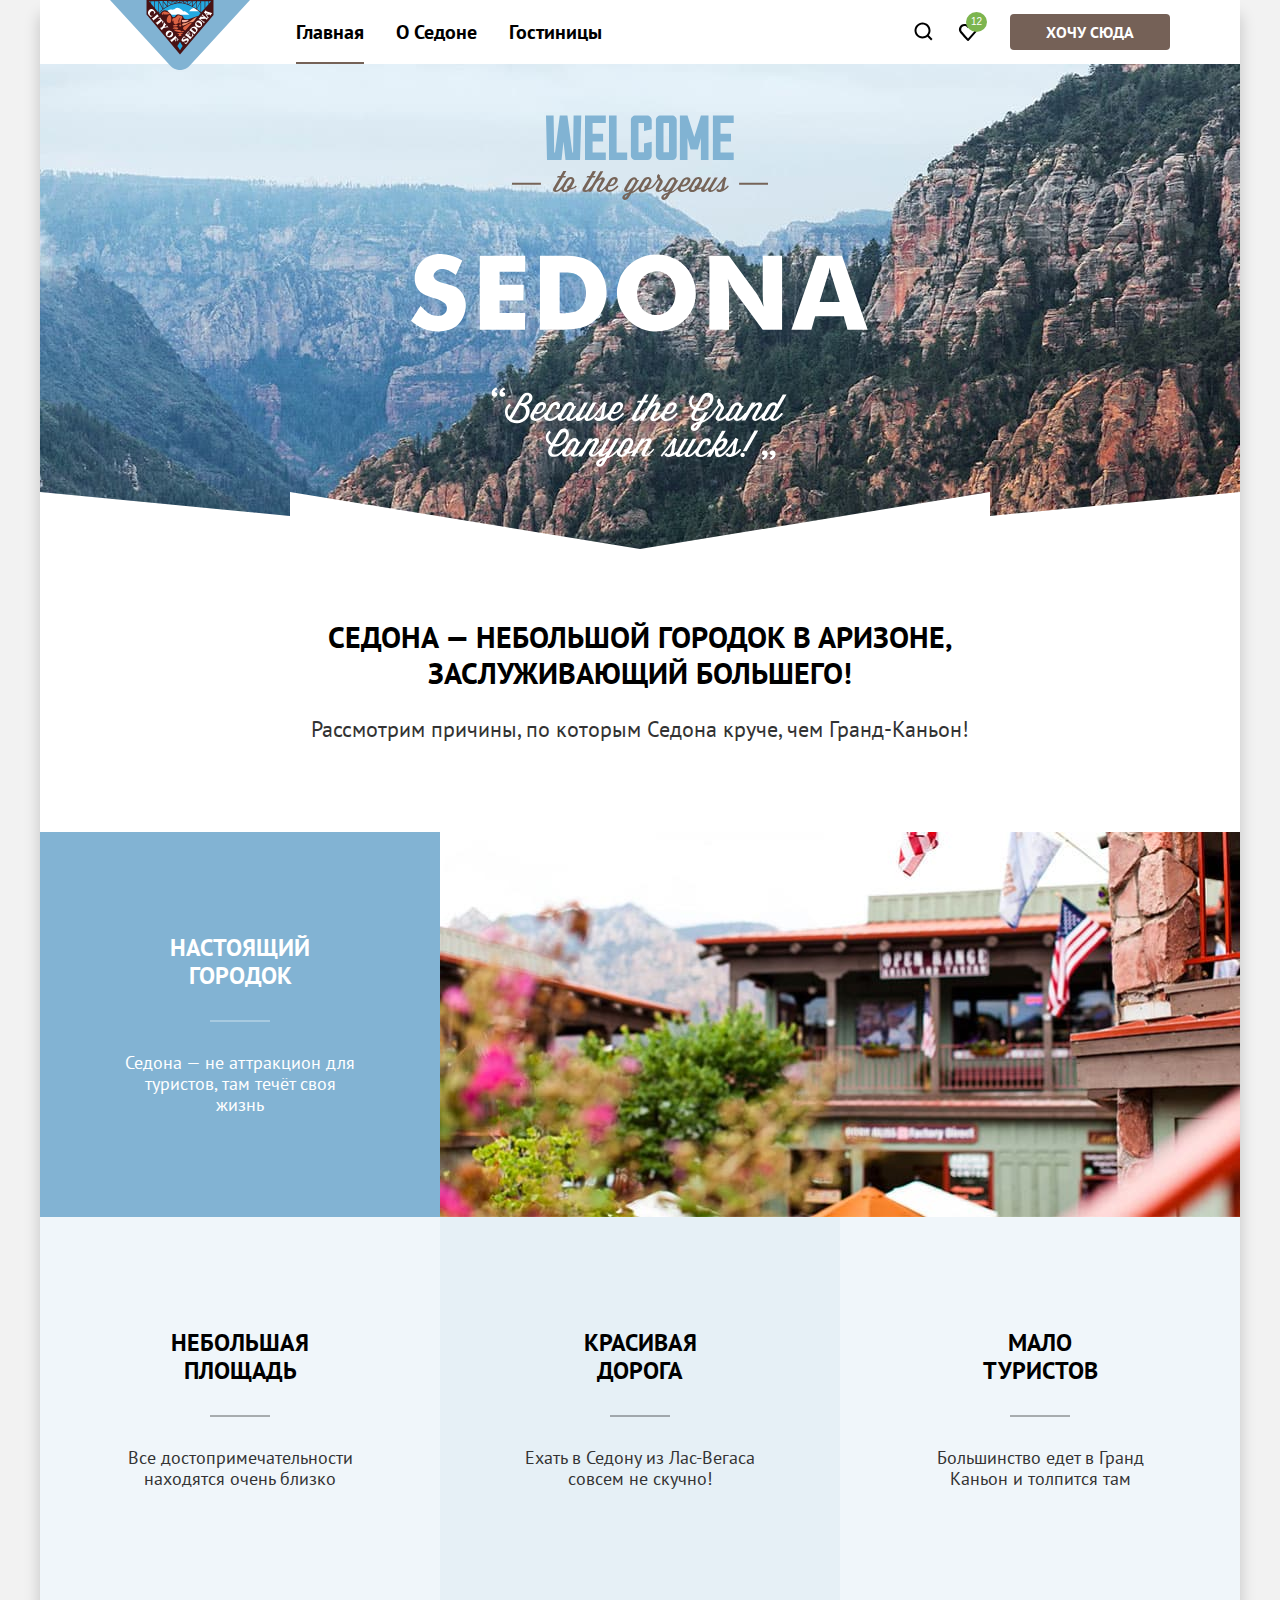
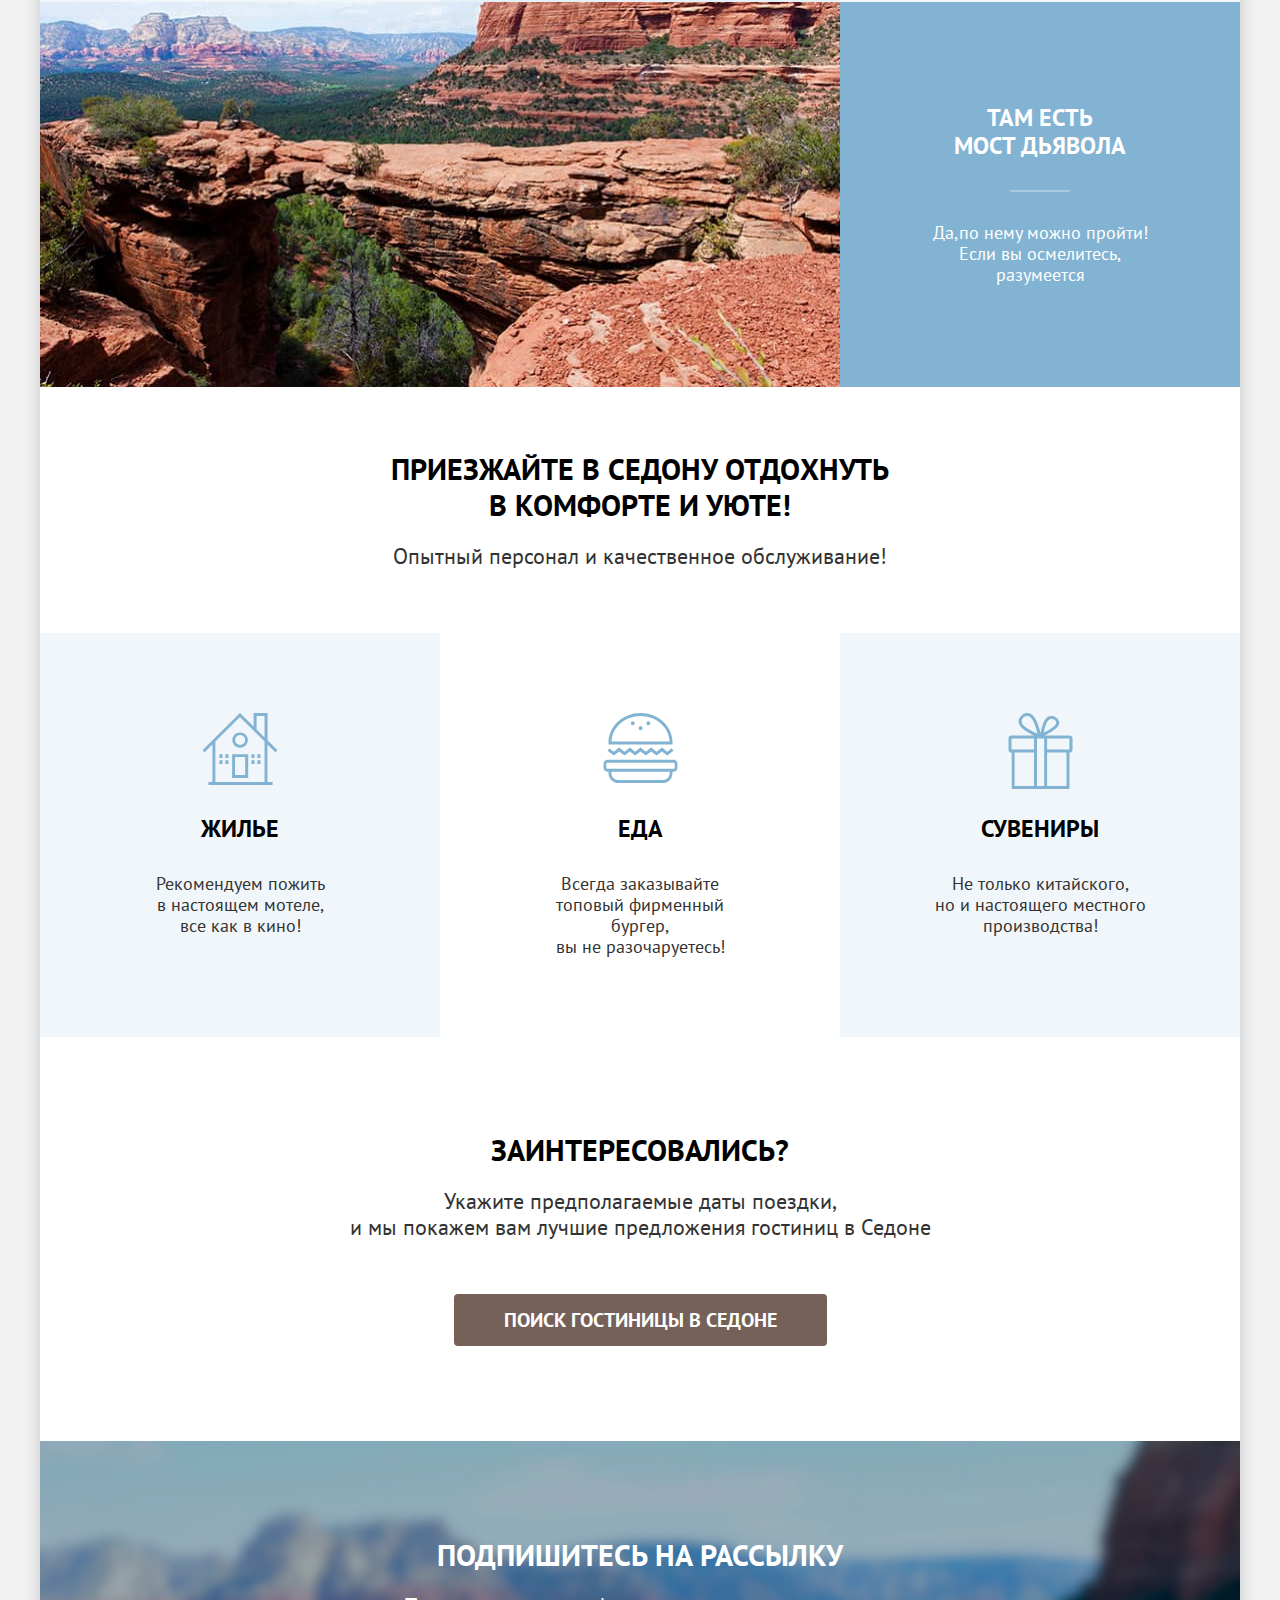
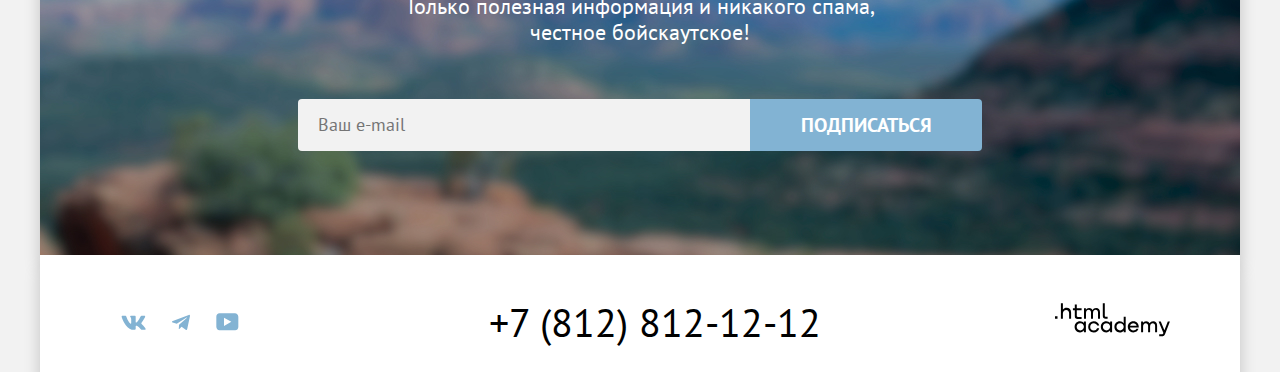
==== commit 8e356b6f: "test" ====
--- a/index.html
+++ b/index.html
@@ -9,7 +9,7 @@
   </head>
   <body>
     <div class="page-container content">
-        <header class="page-header">
+        <header class="page-header" data-test="header">
           <nav class="navigation">
             <a class="navigation-logo"  href="index.html" aria-current="page">
               <img src="images/logo.svg" width="140" height="70" alt="логотип">
@@ -56,13 +56,13 @@
             </ul>
               <a class="button button-all header-button button-brown-color" href="#">Хочу сюда</a>
             </nav>
-            <div class="hero-screen">
+            <div class="hero-screen" data-test="hero">
               <h1 class="visually-hidden">Sedona</h1>
               <img class="hero-image" src="images/welcome.svg" width="458" height="352" alt="Welcome to the Sedona because the Grand Canyon sucks">
             </div>
         </header>
-        <main class="main-container main-index">
-          <section class="advantages">
+        <main class="main-container main-index" data-test="main">
+          <section class="advantages" data-test="advantages">
             <header class="advantages-causes">
               <h2 class="title-causes">Седона — небольшой городок в Аризоне,<br>заслуживающий большего!</h2>
               <p class="causes">Рассмотрим причины, по которым Седона круче, чем Гранд-Каньон!</p>
@@ -102,7 +102,7 @@
               </li>
             </ul>
           </section>
-          <section>
+          <section class="service" data-test="service">
             <header class="tagline-page">
               <h2 class="title-tagline">Приезжайте в Седону отдохнуть<br> в комфорте и уюте!</h2>
               <p class="tagline">Опытный персонал и качественное обслуживание!</p>
@@ -123,12 +123,12 @@
             </ul>
           </section>
         </main>
-          <div class="search">
+          <div class="search" data-test="search">
             <h2 class="search-title" >Заинтересовались?</h2>
             <p class="search-description">Укажите предполагаемые даты поездки,<br>и мы покажем вам лучшие предложения гостиниц в Седоне</p>
             <a class="button button-all-search button-brown-color" href="catalog.html">Поиск гостиницы в Седоне</a>
           </div>
-        <article class="subscription subscription-theme-custom">
+        <article class="subscription subscription-theme-custom" data-test="subscribe">
           <h2 class="subscription-title subscription-title-custom">Подпишитесь на рассылку</h2>
           <p class="subscription-description subscription-description-custom">Только полезная информация и никакого спама,<br>честное бойскаутское!</p>
           <form class="appointment-form" action="https://echo.htmlacademy.ru/" method="post">
@@ -141,7 +141,7 @@
         </article>
     </div>
     <div class="page-container">
-      <footer class="page-footer">
+      <footer class="page-footer" data-test="footer">
         <section class="footer-social ">
             <h2 class="visually-hidden">Соцсети</h2>
             <ul class="social-list">
--- a/styles/styles.css
+++ b/styles/styles.css
@@ -5,6 +5,7 @@
   src: url(../fonts/pt-sans-400.woff2) format("woff2");
   font-display: swap;
 }
+
 @font-face {
   font-family:"pt sans";
   font-style: normal;
@@ -29,6 +30,7 @@
   color: #333333;
   background-color: #f2f2f2;
   min-height: 100%;
+  min-width: 1280px;
   display: flex;
   flex-direction: column;
 }
@@ -48,7 +50,7 @@
   width: 1200px;
   margin: 0 auto;
   background-color: #ffffff;
-  box-shadow: 0  15px 0  rgba(0, 0, 0, 0.20);
+  box-shadow: 0 15px 15px 0  rgba(0, 0, 0, 0.20);
 }
 
 .content {
@@ -69,13 +71,10 @@
 }
 
 .header-button {
-  color: #ffffff;
   font-size: 16px;
   font-style: normal;
   font-weight: 700;
   line-height: 20px;
-  text-align: center;
-  text-transform: uppercase;
   background-color: #756157;
   padding: 8px;
   min-width: 160px;
@@ -147,7 +146,6 @@
 
 .navigation-user {
   margin-left: auto;
-  justify-content: center;
 }
 
 .navigation-link-user {
@@ -281,7 +279,6 @@
   line-height: 26px;
   text-align: center;
   color: #333333;
-  background-color: #ffffff;
   margin: 0;
 }
 
@@ -331,9 +328,7 @@
 .advantages-nested {
   width: 400px;
   min-height: 385px;
-  padding: 113px 85px;
-  margin-top: auto;
-  margin-bottom: auto;
+  padding: 112px 80px;
 }
 
 .advantages-title-nested {
@@ -623,7 +618,7 @@
 
 .footer-contacts {
   display: flex;
-  width: 331px;
+  width: 350px;
   align-items: center;
 }
 
@@ -650,9 +645,7 @@
 }
 
 .footer-partners {
-  display: flex;
-  justify-content: end;
-  align-items:center;
+  text-align: right;
 }
 
 .logo-partners:hover path {
@@ -1039,6 +1032,7 @@
   -webkit-appearance: none;
   -moz-appearance: none;
   appearance: none;
+  background-color: #ffffff;
   border: 2px solid #f5f5f5;
   min-width: 292px;
   border-radius:4px;
@@ -1100,9 +1094,6 @@
   background-image: url("../images/icons-views.svg");
   background-repeat: no-repeat;
   background-position: center;
-  display: block;
-  width: 16px;
-  height: 14px;
 }
 
 .button-light-tape {
